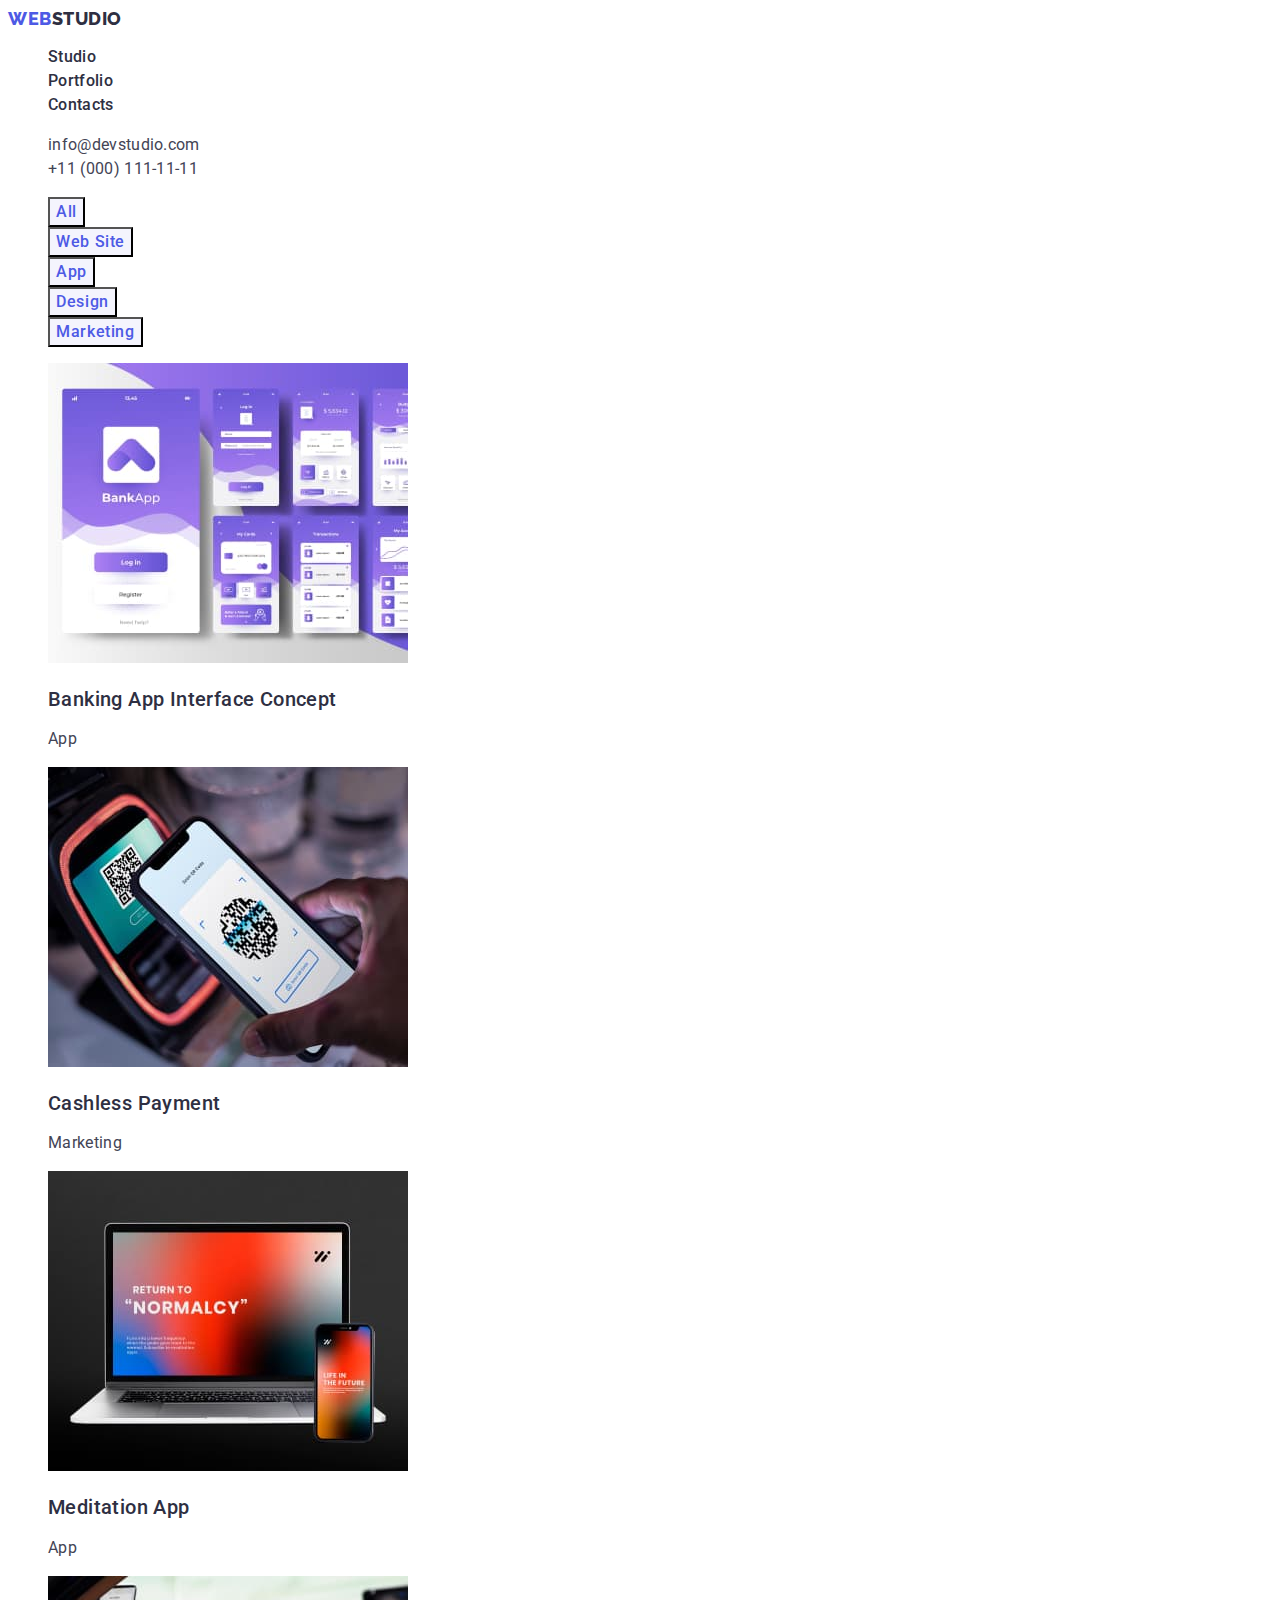
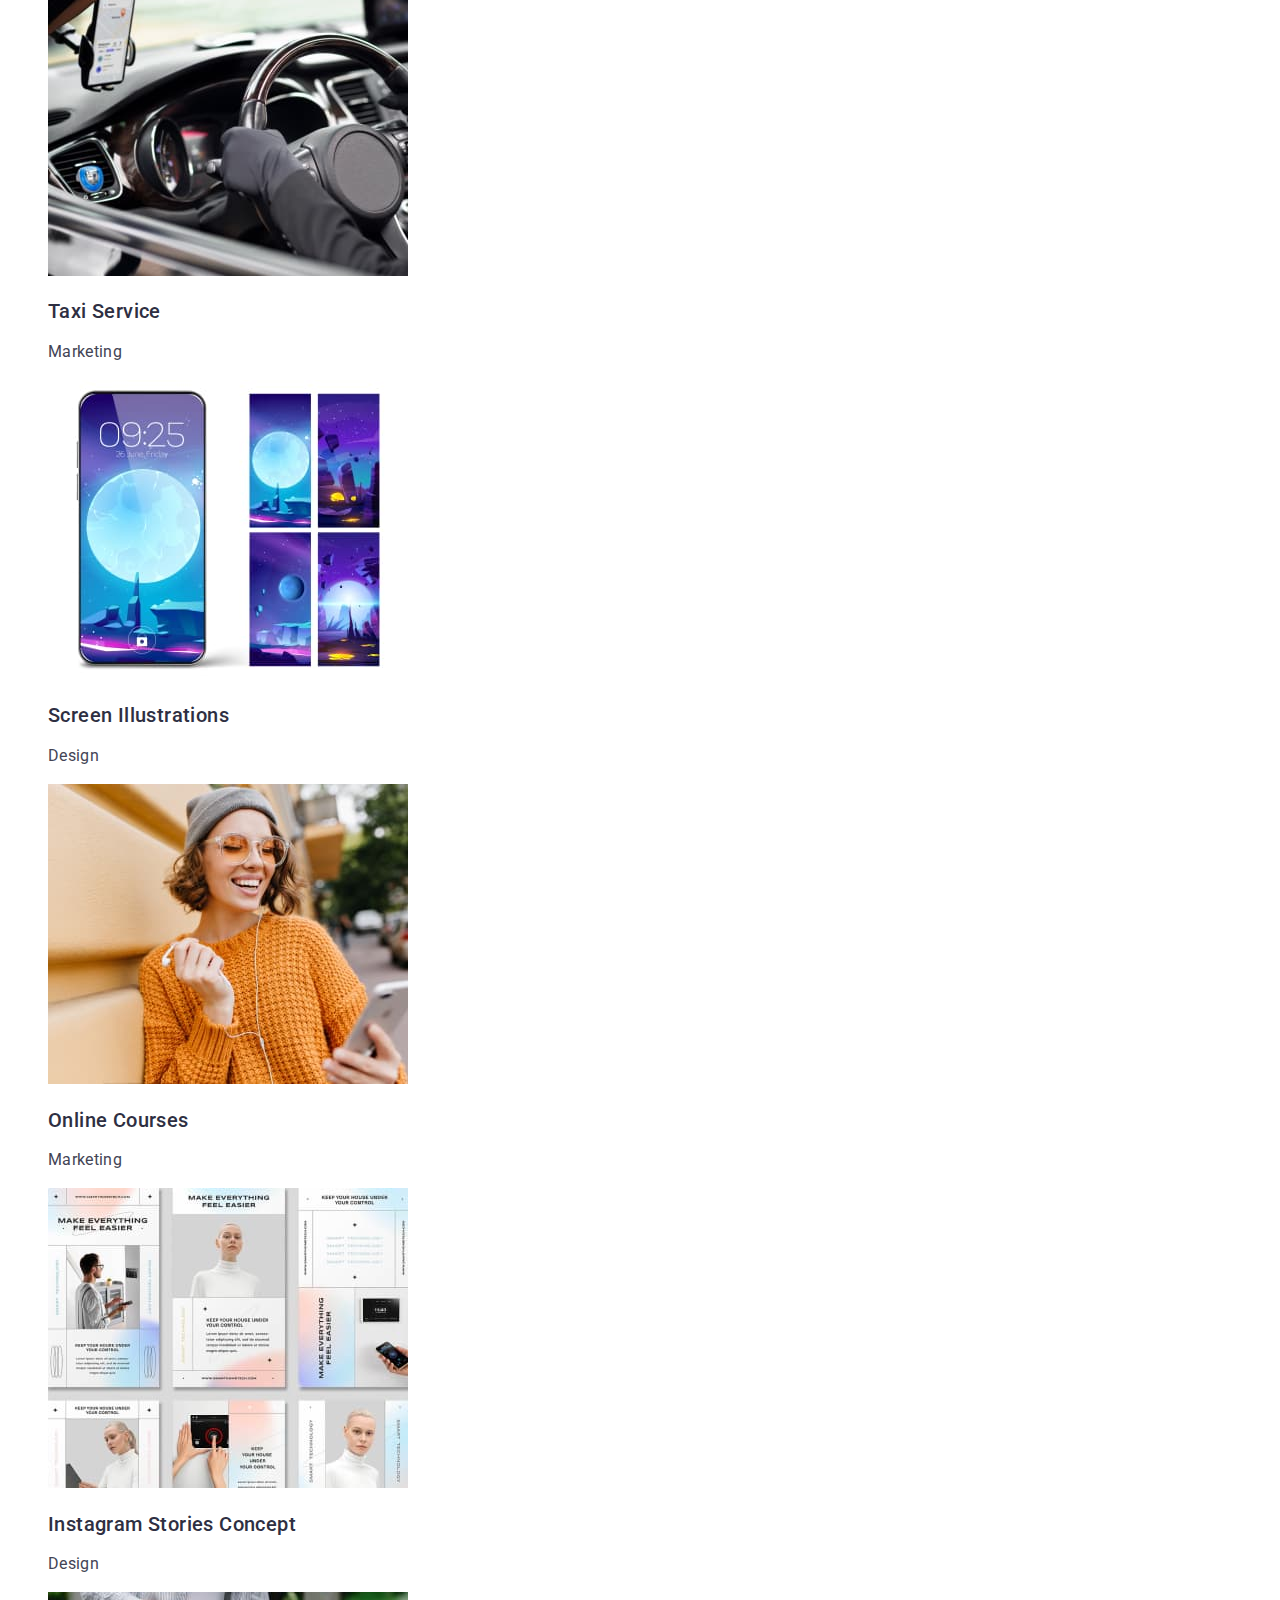
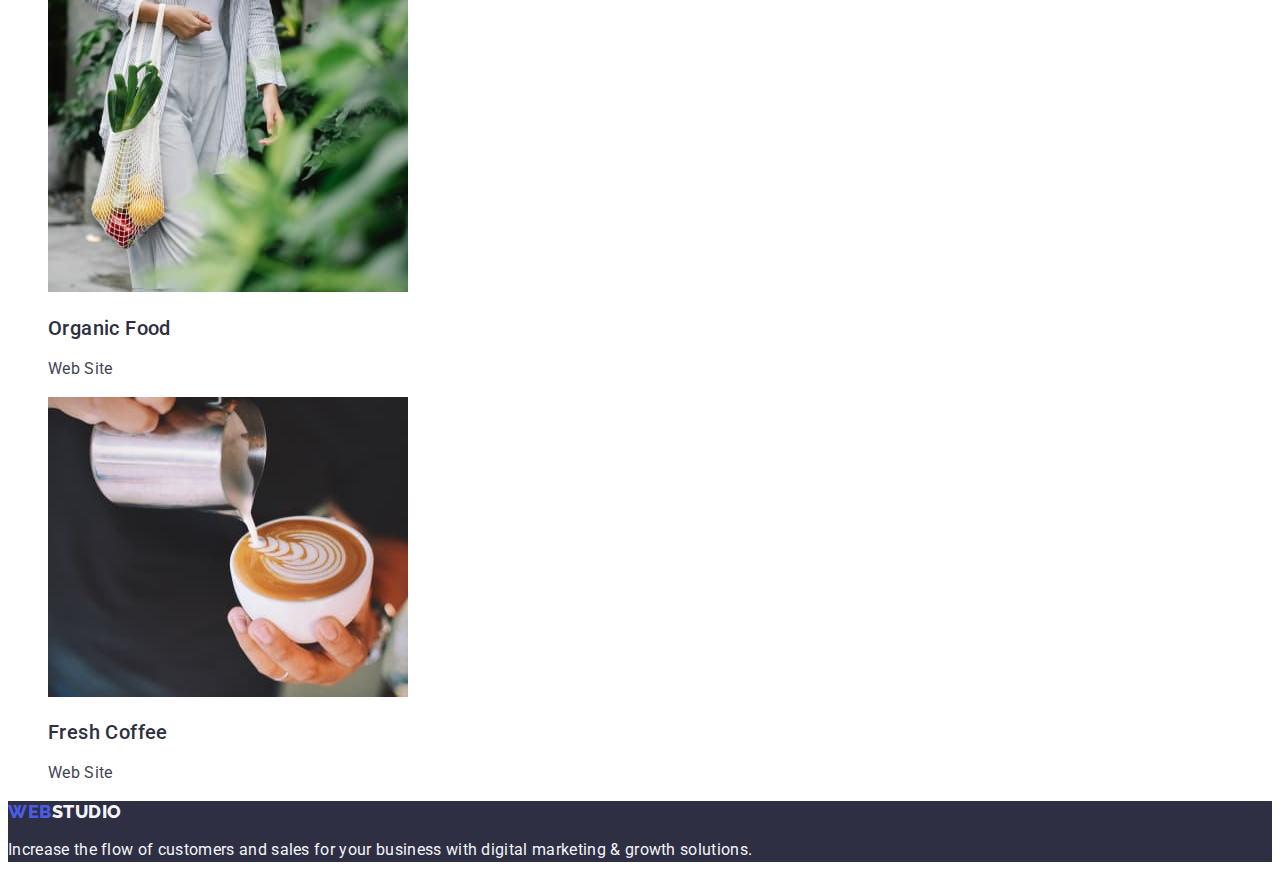
==== portfolio.html @ 2db189b3 "Initial commit" ====
<!DOCTYPE html>
<html lang="en">
  <head>
    <meta charset="UTF-8" />
    <meta http-equiv="X-UA-Compatible" content="IE=edge" />
    <meta name="viewport" content="width=device-width, initial-scale=1.0" />
    <title>Document</title>
    <link rel="preconnect" href="https://fonts.googleapis.com" />
    <link rel="preconnect" href="https://fonts.gstatic.com" crossorigin />
    <link
      href="https://fonts.googleapis.com/css2?family=Roboto:wght@300;400;500;700;900&display=swap"
      rel="stylesheet"
    />
    <link
      href="https://fonts.googleapis.com/css2?family=Raleway:wght@400;500;700;800;900&display=swap"
      rel="stylesheet"
    />
    <link rel="stylesheet" href="./css/styles.css" />
  </head>
  <body>
    <header class="header">
      <nav class="header-navigation">
        <a class="header-logo logo link" href="./index.html"
          >Web<span class="web">Studio</span></a
        >
        <ul class="header-list list link">
          <li class="header-item">
            <a class="header-link link" href="./index.html">Studio</a>
          </li>
          <li class="header-item">
            <a class="header-link link" href="./portfolio.html">Portfolio</a>
          </li>
          <li class="header-item">
            <a class="header-link link" href="">Contacts</a>
          </li>
        </ul>
      </nav>
      <address class="address">
        <ul class="address-list list">
          <li class="address-item">
            <a class="address-link link" href="mailto:info@devstudio.com"
              >info@devstudio.com</a
            >
          </li>
          <li class="address-item">
            <a class="address-link link" href="tel:+110001111111"
              >+11 (000) 111-11-11</a
            >
          </li>
        </ul>
      </address>
    </header>
    <main class="main">
      <!-- portfolio -->
      <section class="portfolio">
        <h1 class="portfolio-heading" hidden>Portfolio</h1>
        <!-- filter -->

        <ul class="filter list">
          <li class="filter-item">
            <button class="filter-btn" type="button">All</button>
          </li>
          <li class="filter-item">
            <button class="filter-btn" type="button">Web Site</button>
          </li>
          <li class="filter-item">
            <button class="filter-btn" type="button">App</button>
          </li>
          <li class="filter-item">
            <button class="filter-btn" type="button">Design</button>
          </li>
          <li class="filter-item">
            <button class="filter-btn" type="button">Marketing</button>
          </li>
        </ul>
        <!-- services-list -->

        <ul class="services-list list">
          <li class="services-item">
            <a class="services-link link" href=""
              ><img
                src="./images/bankingapp.jpg"
                alt="banking app"
                width="360"
              />
              <h2 class="list-title">Banking App Interface Concept</h2>
              <p class="list-text">App</p></a
            >
          </li>
          <li class="services-item">
            <a class="services-link link" href=""
              ><img src="./images/payment.jpg" alt="payment" width="360" />
              <h2 class="list-title">Cashless Payment</h2>
              <p class="list-text">Marketing</p></a
            >
          </li>
          <li class="services-item">
            <a class="services-link link" href=""
              ><img
                src="./images/meditation.jpg"
                alt="meditation app"
                width="360"
              />
              <h2 class="list-title">Meditation App</h2>
              <p class="list-text">App</p></a
            >
          </li>
          <li class="services-item">
            <a class="services-link link" href=""
              ><img src="./images/taxi.jpg" alt="taxi" width="360" />
              <h2 class="list-title">Taxi Service</h2>
              <p class="list-text">Marketing</p></a
            >
          </li>
          <li class="services-item">
            <a class="services-link link" href=""
              ><img src="./images/screen.jpg" alt="screen" width="360" />
              <h2 class="list-title">Screen Illustrations</h2>
              <p class="list-text">Design</p></a
            >
          </li>
          <li class="services-item">
            <a class="services-link link" href=""
              ><img src="./images/wooman.jpg" alt="wooman" width="360" />
              <h2 class="list-title">Online Courses</h2>
              <p class="list-text">Marketing</p></a
            >
          </li>
          <li class="services-item">
            <a class="services-link link" href=""
              ><img src="./images/instagram.jpg" alt="instagram" width="360" />
              <h2 class="list-title">Instagram Stories Concept</h2>
              <p class="list-text">Design</p></a
            >
          </li>
          <li class="services-item">
            <a class="services-link link" href=""
              ><img src="./images/food.jpg" alt="food" width="360" />
              <h2 class="list-title">Organic Food</h2>
              <p class="list-text">Web Site</p></a
            >
          </li>
          <li class="services-item">
            <a class="services-link link" href=""
              ><img src="./images/cofee.jpg" alt="cofee" width="360" />
              <h2 class="list-title">Fresh Coffee</h2>
              <p class="list-text">Web Site</p></a
            >
          </li>
        </ul>
      </section>
    </main>
    <footer class="footer">
      <a class="header-logo logo link" href="./index.html"
        >Web<span class="footer-web">Studio</span></a
      >
      <p class="footer-text">
        Increase the flow of customers and sales for your business with digital
        marketing & growth solutions.
      </p>
    </footer>
  </body>
</html>
---- css/styles.css ----
:root {
  /* основной белый цвет */
  --primary-white-color: #ffffff;
  /* второстепенный цвет 2 navy-blue*/
  --second-color: #2e2f42;

  /* второстепенный цвет 3 cloud*/
  --third-color: #f4f4fd;

  --logo-font: 'Raleway', sans-serif;
  /* slate */
  --primary-text-color: #434455;
  /* navy-blue */
  --second-text-color: #2e2f42;
  /* slate */
  --primary-heading-color: #2e2f42;
  --web-color: #4d5ae5;
}

body {
  font-family: 'Roboto', sans-serif;
  background-color: var(--primary-white-color);
  color: var(--primary-text-color);
}
ul {
  list-style-type: none;
}
a {
  text-decoration: none;
}
.header {
}
.header-navigation {
}

.header-logo {
  color: var(--second-text-color);

  font-family: var(--logo-font);
  font-style: normal;
  font-weight: 800;
  font-size: 18px;
  line-height: 1.17;

  letter-spacing: 0.03em;
  text-transform: uppercase;
}

.web {
  color: var(--second-text-color);

  font-family: 'Raleway';
  font-style: normal;
  font-weight: 800;
  font-size: 18px;
  line-height: 1.17;
  align-items: center;
  letter-spacing: 0.03em;
  text-transform: uppercase;
}
.header-logo {
  letter-spacing: 0.03em;
}
.list {
  list-style: none;
}
.link {
  text-decoration: none;
}
.link:hover {
  colcolor: #404bbf;
}
.link:focus {
  color: #404bbf;
}

.header-list {
}
.header-item {
}
.header-link {
  text-decoration: none;
  color: var(--second-text-color);
  font-family: inherit;
  font-style: normal;
  font-weight: 500;
  font-size: 16px;

  line-height: 1.5;
  letter-spacing: 0.02em;
}
.header-link:hover {
  color: #404bbf;
}
.header-link:focus {
  color: #404bbf;
}

.address {
  font-style: normal;
}
.address-list {
}
.address-link {
  line-height: 1.5;
  letter-spacing: 0.02em;
  color: var(--primary-text-color);
}
.address-item {
}
.address-mail,
.address-phone {
  color: var(--primary-text-color);
  text-decoration: none;
  font-style: normal;
  color: inherit;
  line-height: 1.5;
  letter-spacing: 0.02em;
}
.main {
}
.main-section {
  background-color: var(--second-color);
}
.main-heading {
  font-weight: 700;
  font-size: 56px;
  line-height: 1.07;
  text-align: center;
  letter-spacing: 0.02em;
  color: #ffffff;
}
.main-btn {
  font-family: inherit;
  color: #ffffff;
  background-color: #4d5ae5;
  font-weight: 500;
  font-size: 16px;
  line-height: 1.5;

  display: flex;
  align-items: center;
  letter-spacing: 0.04em;
  cursor: pointer;
}
.main-btn:hover {
  background-color: #404bbf;
}
.main-btn:focus {
  background-color: #404bbf;
}
.features {
}
.section-heading {
  font-weight: 700;
  font-size: 36px;
  line-height: 1.11;

  text-align: center;
  letter-spacing: 0.02em;
  text-transform: capitalize;
}
.features-list {
}
.features-item {
}
.list-title {
  font-weight: 500;
  font-size: 20px;
  letter-spacing: 0.02em;
  color: var(--second-text-color);
  line-height: 1.2;
}
.list-text {
  line-height: 1.5;

  letter-spacing: 0.02em;
}
.working {
}
.working-list {
}
.team {
  background-color: var(--third-color);
}
.section-heading {
  color: var(--second-text-color);
}
.team-list {
}
.team-item {
  background-color: #ffffff;
}

.team-item .list-title {
  font-weight: 500;
  font-size: 20px;
  line-height: 1.2px;
  letter-spacing: 0.02em;
  color: var(--second-text-color);
  text-align: center;
}

.team-item .list-text {
  line-height: 1.5;

  letter-spacing: 0.02em;
  text-align: center;
}

.team-item .list-title {
  line-height: 1.2;
}
/* ----------------------FOOTER */
.footer {
  background-color: var(--second-color);
}
.footer-logo {
  font-family: var(--logo-font);

  font-weight: 800;
  font-size: 18px;
  line-height: 1.17;

  display: flex;
  align-items: center;
  letter-spacing: 0.03em;
  text-transform: uppercase;
  color: var(--third-color);
}
.footer-text {
  line-height: 1.5;

  letter-spacing: 0.02em;
  color: var(--third-color);
}
.footer-web {
  color: #f4f4fd;
}
/* ----------------------PORTFOLIO */
.filter-btn {
  font-family: inherit;
  font-weight: 500;
  line-height: 1.5;
  font-size: 16px;
  display: flex;
  align-items: center;
  text-align: center;
  letter-spacing: 0.04em;
  color: #4d5ae5;
  background-color: var(--third-color);
  cursor: pointer;
}
.filter-btn:hover {
  color: var(--primary-white-color);
  background-color: #404bbf;
  cursor: pointer;
}
.filter-btn:focus {
  color: #ffffff;
  background-color: #404bbf;
}
.services-link .list-title {
  font-family: inherit;
  font-weight: 500;
  font-size: 20px;
  line-height: 1, 2;

  letter-spacing: 0.02em;

  color: var(--second-text-color);
}
.services-link .list-text {
  font-family: inherit;

  line-height: 1.5;

  letter-spacing: 0.02em;

  color: var(--primary-text-color);
}
.services-link {
  line-height: 1.5;
  letter-spacing: 0.02em;
  color: var(--primary-text-color);
}
.logo {
  font-family: 'Raleway', sans-serif;
  color: var(--web-color);
}
.link {
  text-decoration: none;
}
.link:hover {
  color: #404bbf;
}
.web {
}
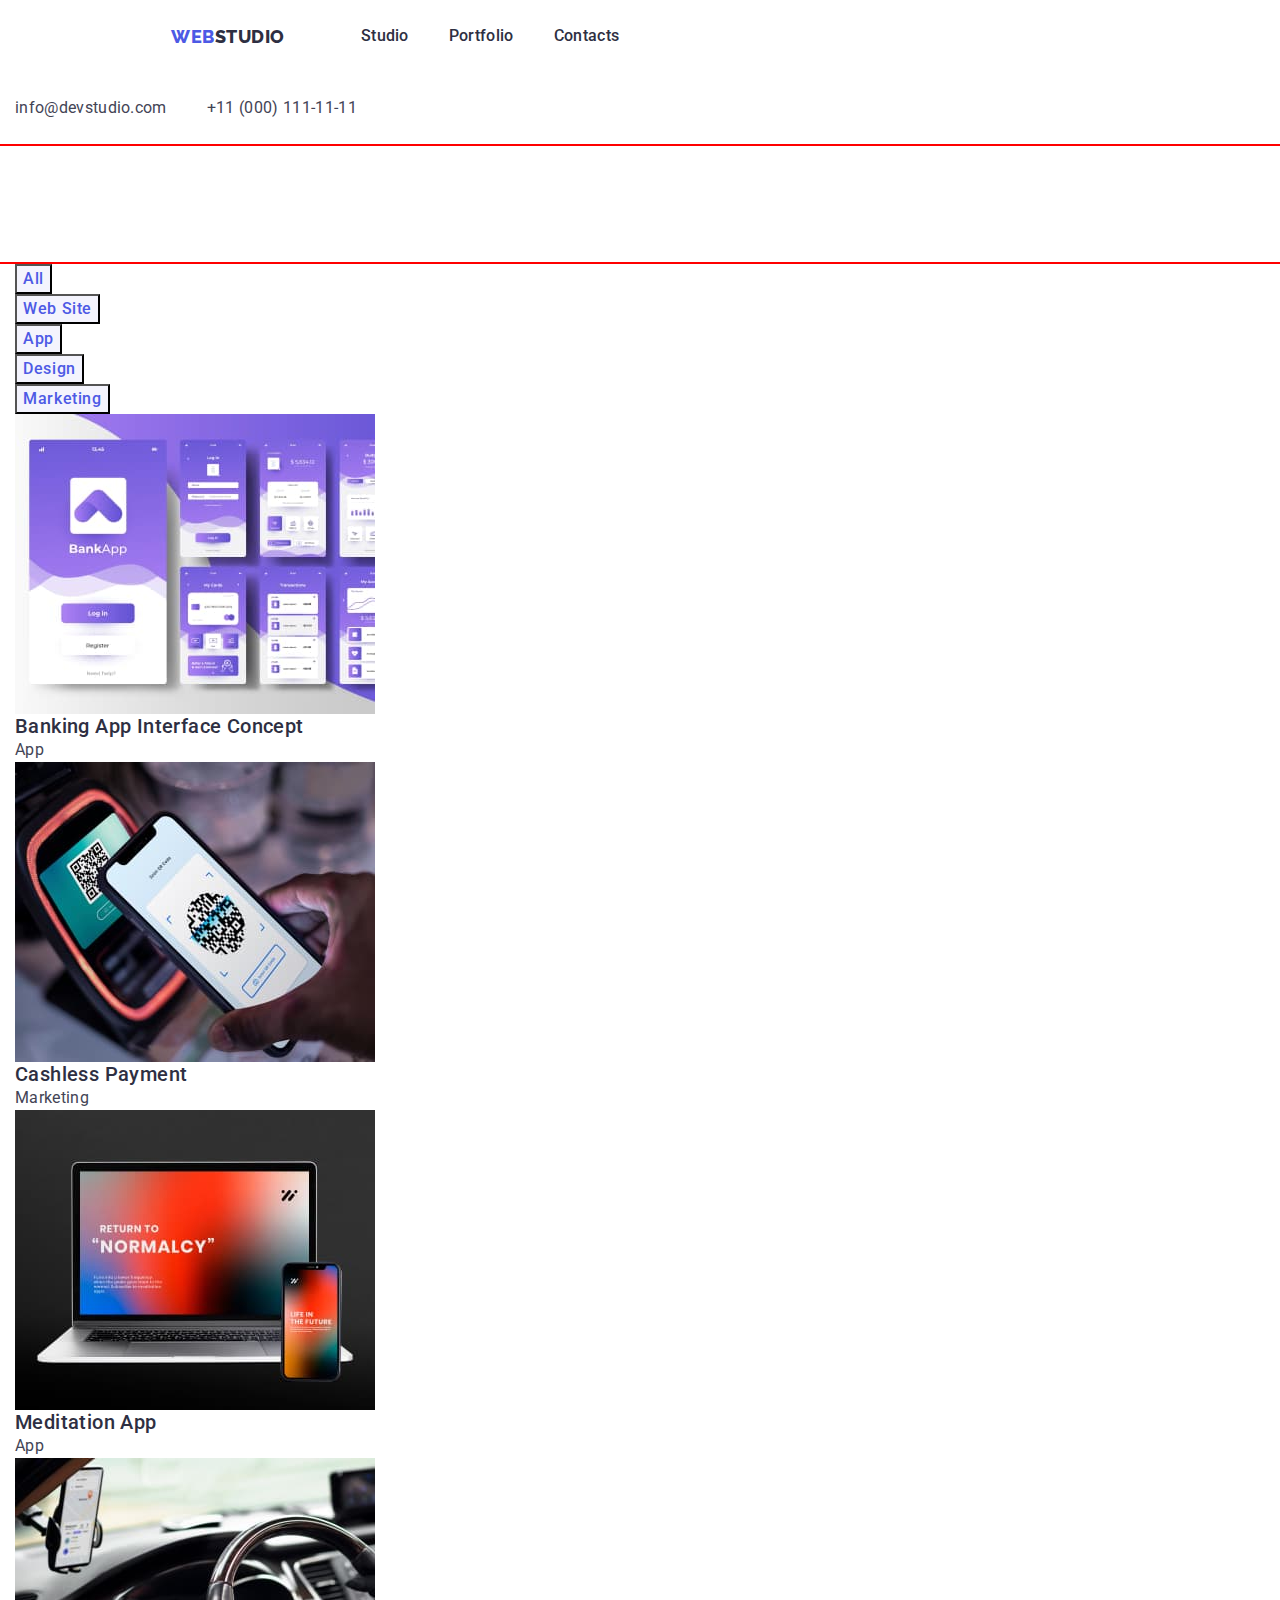
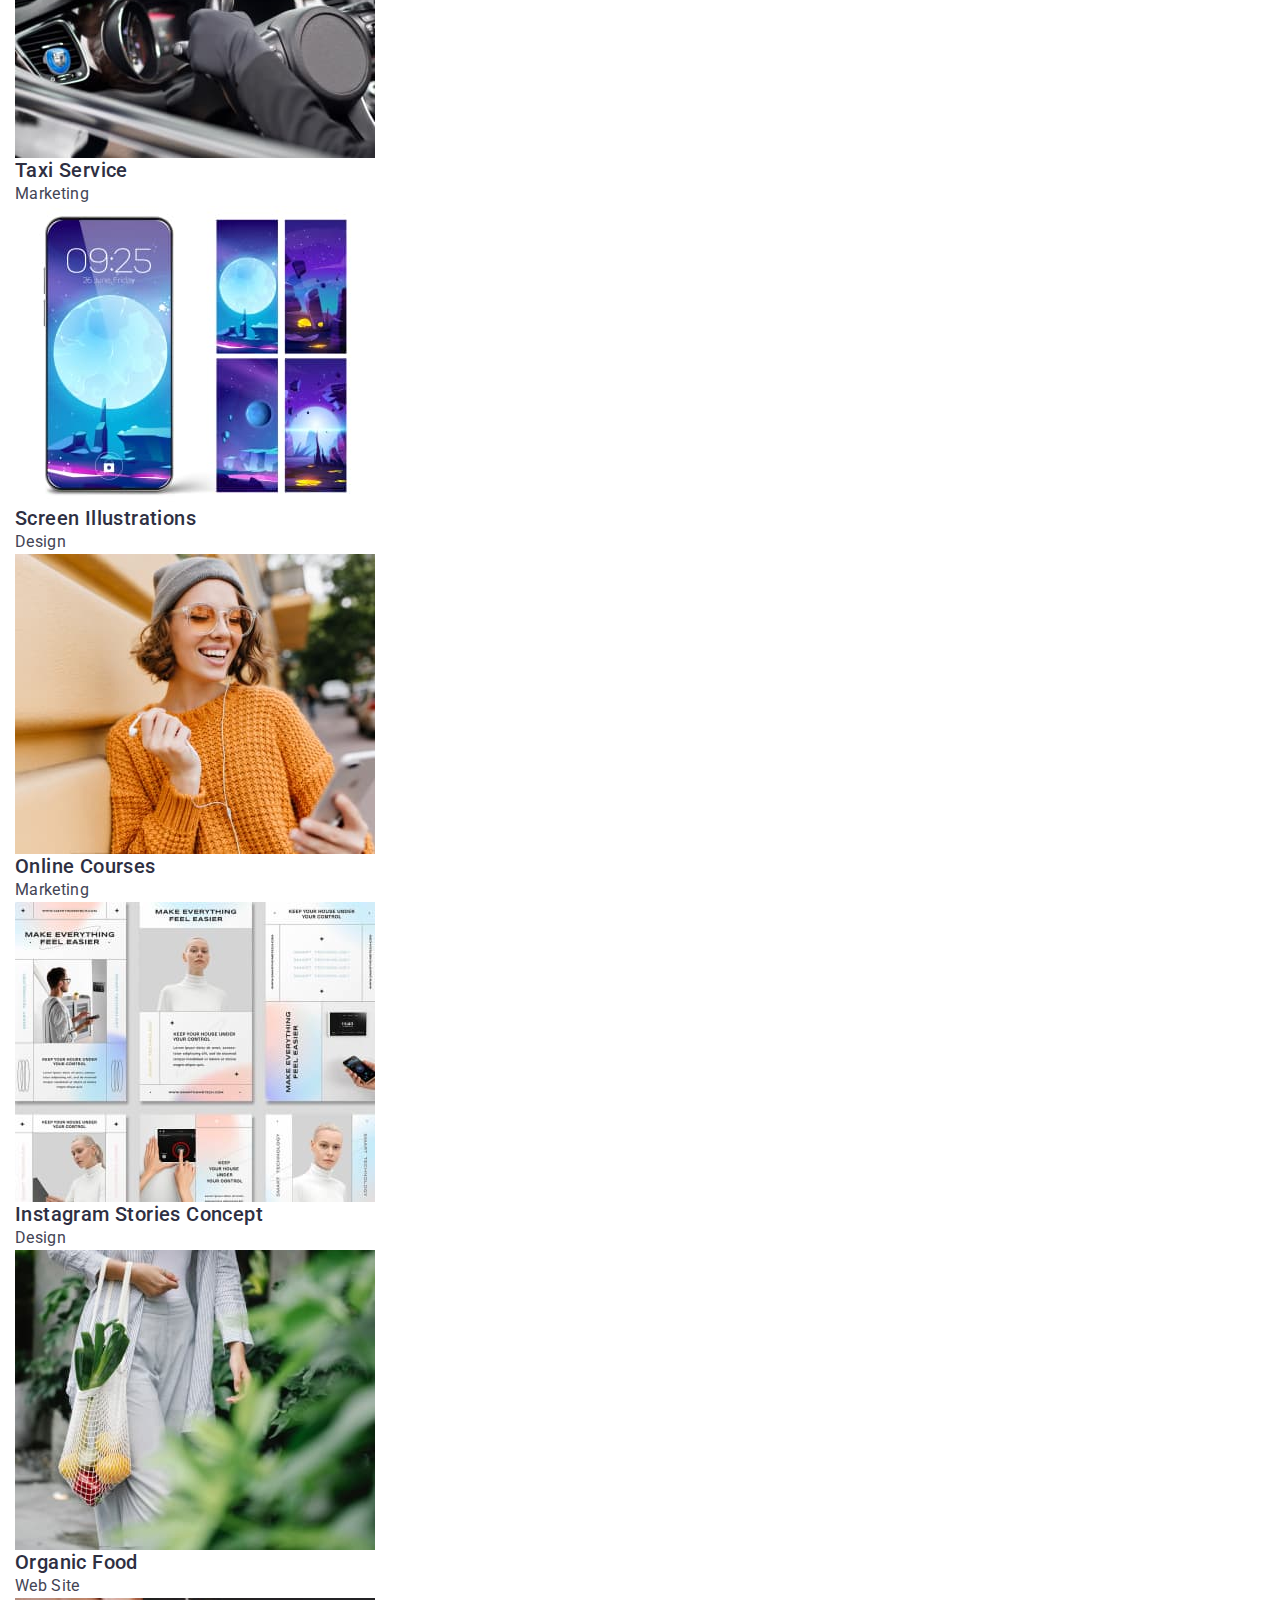
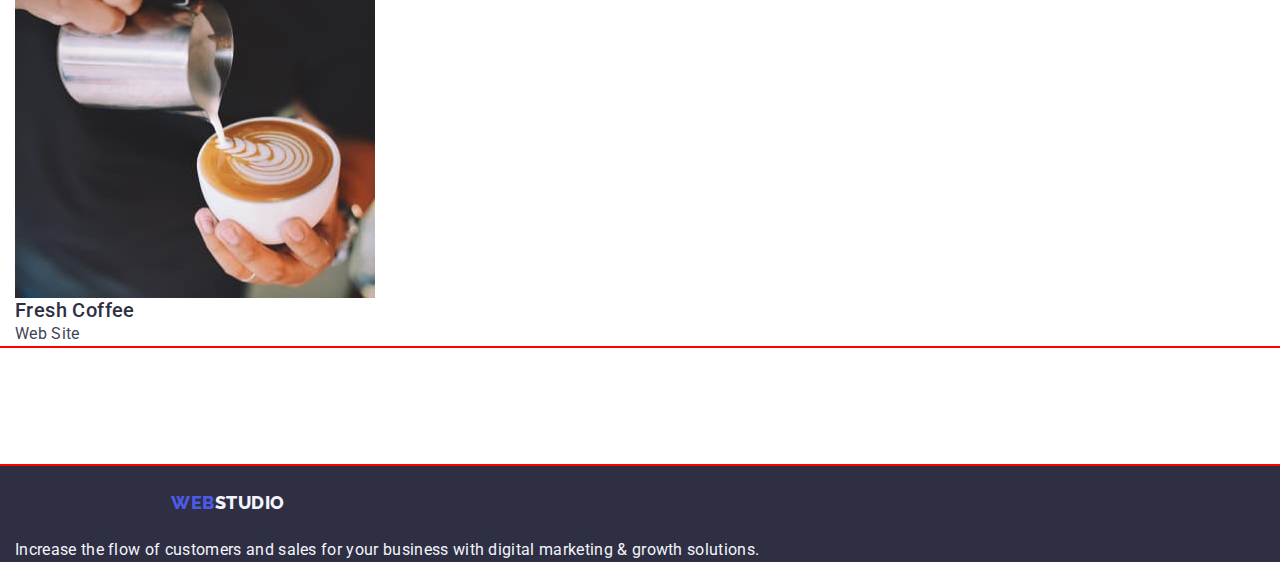
==== commit 964372b3: "header" ====
--- a/portfolio.html
+++ b/portfolio.html
@@ -15,149 +15,163 @@
       href="https://fonts.googleapis.com/css2?family=Raleway:wght@400;500;700;800;900&display=swap"
       rel="stylesheet"
     />
+    <link
+      rel="stylesheet"
+      href="https://cdnjs.cloudflare.com/ajax/libs/modern-normalize/1.1.0/modern-normalize.min.css
+
+
+
+"
+    />
     <link rel="stylesheet" href="./css/styles.css" />
   </head>
   <body>
     <header class="header">
-      <nav class="header-navigation">
-        <a class="header-logo logo link" href="./index.html"
-          >Web<span class="web">Studio</span></a
-        >
-        <ul class="header-list list link">
-          <li class="header-item">
-            <a class="header-link link" href="./index.html">Studio</a>
-          </li>
-          <li class="header-item">
-            <a class="header-link link" href="./portfolio.html">Portfolio</a>
-          </li>
-          <li class="header-item">
-            <a class="header-link link" href="">Contacts</a>
-          </li>
-        </ul>
-      </nav>
-      <address class="address">
-        <ul class="address-list list">
-          <li class="address-item">
-            <a class="address-link link" href="mailto:info@devstudio.com"
-              >info@devstudio.com</a
-            >
-          </li>
-          <li class="address-item">
-            <a class="address-link link" href="tel:+110001111111"
-              >+11 (000) 111-11-11</a
-            >
-          </li>
-        </ul>
-      </address>
+      <div class="container">
+        <nav class="header-navigation">
+          <a class="header-logo logo link" href="./index.html"
+            >Web<span class="web">Studio</span></a
+          >
+          <ul class="header-list list link">
+            <li class="header-item">
+              <a class="header-link link" href="./index.html">Studio</a>
+            </li>
+            <li class="header-item">
+              <a class="header-link link" href="./portfolio.html">Portfolio</a>
+            </li>
+            <li class="header-item">
+              <a class="header-link link" href="">Contacts</a>
+            </li>
+          </ul>
+        </nav>
+        <address class="address">
+          <ul class="address-list list">
+            <li class="address-item">
+              <a class="address-link link" href="mailto:info@devstudio.com"
+                >info@devstudio.com</a
+              >
+            </li>
+            <li class="address-item">
+              <a class="address-link link" href="tel:+110001111111"
+                >+11 (000) 111-11-11</a
+              >
+            </li>
+          </ul>
+        </address>
+      </div>
     </header>
     <main class="main">
       <!-- portfolio -->
-      <section class="portfolio">
-        <h1 class="portfolio-heading" hidden>Portfolio</h1>
-        <!-- filter -->
-
-        <ul class="filter list">
-          <li class="filter-item">
-            <button class="filter-btn" type="button">All</button>
-          </li>
-          <li class="filter-item">
-            <button class="filter-btn" type="button">Web Site</button>
-          </li>
-          <li class="filter-item">
-            <button class="filter-btn" type="button">App</button>
-          </li>
-          <li class="filter-item">
-            <button class="filter-btn" type="button">Design</button>
-          </li>
-          <li class="filter-item">
-            <button class="filter-btn" type="button">Marketing</button>
-          </li>
-        </ul>
-        <!-- services-list -->
-
-        <ul class="services-list list">
-          <li class="services-item">
-            <a class="services-link link" href=""
-              ><img
-                src="./images/bankingapp.jpg"
-                alt="banking app"
-                width="360"
-              />
-              <h2 class="list-title">Banking App Interface Concept</h2>
-              <p class="list-text">App</p></a
-            >
-          </li>
-          <li class="services-item">
-            <a class="services-link link" href=""
-              ><img src="./images/payment.jpg" alt="payment" width="360" />
-              <h2 class="list-title">Cashless Payment</h2>
-              <p class="list-text">Marketing</p></a
-            >
-          </li>
-          <li class="services-item">
-            <a class="services-link link" href=""
-              ><img
-                src="./images/meditation.jpg"
-                alt="meditation app"
-                width="360"
-              />
-              <h2 class="list-title">Meditation App</h2>
-              <p class="list-text">App</p></a
-            >
-          </li>
-          <li class="services-item">
-            <a class="services-link link" href=""
-              ><img src="./images/taxi.jpg" alt="taxi" width="360" />
-              <h2 class="list-title">Taxi Service</h2>
-              <p class="list-text">Marketing</p></a
-            >
-          </li>
-          <li class="services-item">
-            <a class="services-link link" href=""
-              ><img src="./images/screen.jpg" alt="screen" width="360" />
-              <h2 class="list-title">Screen Illustrations</h2>
-              <p class="list-text">Design</p></a
-            >
-          </li>
-          <li class="services-item">
-            <a class="services-link link" href=""
-              ><img src="./images/wooman.jpg" alt="wooman" width="360" />
-              <h2 class="list-title">Online Courses</h2>
-              <p class="list-text">Marketing</p></a
-            >
-          </li>
-          <li class="services-item">
-            <a class="services-link link" href=""
-              ><img src="./images/instagram.jpg" alt="instagram" width="360" />
-              <h2 class="list-title">Instagram Stories Concept</h2>
-              <p class="list-text">Design</p></a
-            >
-          </li>
-          <li class="services-item">
-            <a class="services-link link" href=""
-              ><img src="./images/food.jpg" alt="food" width="360" />
-              <h2 class="list-title">Organic Food</h2>
-              <p class="list-text">Web Site</p></a
-            >
-          </li>
-          <li class="services-item">
-            <a class="services-link link" href=""
-              ><img src="./images/cofee.jpg" alt="cofee" width="360" />
-              <h2 class="list-title">Fresh Coffee</h2>
-              <p class="list-text">Web Site</p></a
-            >
-          </li>
-        </ul>
+      <section class="portfolio section">
+        <div class="container">
+          <h1 class="portfolio-heading" hidden>Portfolio</h1>
+          <!-- filter -->
+  
+          <ul class="filter list">
+            <li class="filter-item">
+              <button class="filter-btn" type="button">All</button>
+            </li>
+            <li class="filter-item">
+              <button class="filter-btn" type="button">Web Site</button>
+            </li>
+            <li class="filter-item">
+              <button class="filter-btn" type="button">App</button>
+            </li>
+            <li class="filter-item">
+              <button class="filter-btn" type="button">Design</button>
+            </li>
+            <li class="filter-item">
+              <button class="filter-btn" type="button">Marketing</button>
+            </li>
+          </ul>
+          <!-- services-list -->
+  
+          <ul class="services-list list">
+            <li class="services-item">
+              <a class="services-link link" href=""
+                ><img
+                  src="./images/bankingapp.jpg"
+                  alt="banking app"
+                  width="360"
+                />
+                <h2 class="list-title">Banking App Interface Concept</h2>
+                <p class="list-text">App</p></a
+              >
+            </li>
+            <li class="services-item">
+              <a class="services-link link" href=""
+                ><img src="./images/payment.jpg" alt="payment" width="360" />
+                <h2 class="list-title">Cashless Payment</h2>
+                <p class="list-text">Marketing</p></a
+              >
+            </li>
+            <li class="services-item">
+              <a class="services-link link" href=""
+                ><img
+                  src="./images/meditation.jpg"
+                  alt="meditation app"
+                  width="360"
+                />
+                <h2 class="list-title">Meditation App</h2>
+                <p class="list-text">App</p></a
+              >
+            </li>
+            <li class="services-item">
+              <a class="services-link link" href=""
+                ><img src="./images/taxi.jpg" alt="taxi" width="360" />
+                <h2 class="list-title">Taxi Service</h2>
+                <p class="list-text">Marketing</p></a
+              >
+            </li>
+            <li class="services-item">
+              <a class="services-link link" href=""
+                ><img src="./images/screen.jpg" alt="screen" width="360" />
+                <h2 class="list-title">Screen Illustrations</h2>
+                <p class="list-text">Design</p></a
+              >
+            </li>
+            <li class="services-item">
+              <a class="services-link link" href=""
+                ><img src="./images/wooman.jpg" alt="wooman" width="360" />
+                <h2 class="list-title">Online Courses</h2>
+                <p class="list-text">Marketing</p></a
+              >
+            </li>
+            <li class="services-item">
+              <a class="services-link link" href=""
+                ><img src="./images/instagram.jpg" alt="instagram" width="360" />
+                <h2 class="list-title">Instagram Stories Concept</h2>
+                <p class="list-text">Design</p></a
+              >
+            </li>
+            <li class="services-item">
+              <a class="services-link link" href=""
+                ><img src="./images/food.jpg" alt="food" width="360" />
+                <h2 class="list-title">Organic Food</h2>
+                <p class="list-text">Web Site</p></a
+              >
+            </li>
+            <li class="services-item">
+              <a class="services-link link" href=""
+                ><img src="./images/cofee.jpg" alt="cofee" width="360" />
+                <h2 class="list-title">Fresh Coffee</h2>
+                <p class="list-text">Web Site</p></a
+              >
+            </li>
+          </ul>
+        </div class="container">
       </section>
     </main>
     <footer class="footer">
-      <a class="header-logo logo link" href="./index.html"
-        >Web<span class="footer-web">Studio</span></a
-      >
-      <p class="footer-text">
-        Increase the flow of customers and sales for your business with digital
-        marketing & growth solutions.
-      </p>
+      <div class="container">
+        <a class="header-logo logo link" href="./index.html"
+          >Web<span class="footer-web">Studio</span></a
+        >
+        <p class="footer-text">
+          Increase the flow of customers and sales for your business with
+          digital marketing & growth solutions.
+        </p>
+      </div>
     </footer>
   </body>
 </html>
--- a/css/styles.css
+++ b/css/styles.css
@@ -16,24 +16,75 @@
   --primary-heading-color: #2e2f42;
   --web-color: #4d5ae5;
 }
+/* --------------------------------------body  */
 
 body {
   font-family: 'Roboto', sans-serif;
   background-color: var(--primary-white-color);
   color: var(--primary-text-color);
 }
+p,
+h1,
+h2,
+h3,
+h4,
+h5,
+h6 {
+  margin: 0;
+}
+
 ul {
+  margin: 0;
+  padding: 0;
   list-style-type: none;
 }
+
+button {
+  cursor: pointer;
+}
 a {
-  text-decoration: none;
-}
+  display: block;
+  margin: 0;
+  padding: 0;
+  text-decoration: none;
+}
+img {
+  display: block;
+  max-width: 100%;
+  height: auto;
+}
+/* ----------------------container */
+.container {
+  max-width: 1440px;
+  outline: 2px solid red;
+  max-width: 1440px;
+  padding: 0 15px;
+  margin: o auto;
+}
+/* ----------------------section */
+.section {
+  padding-top: 120px;
+  padding-bottom: 120px;
+}
+/* ---------------------------header */
+.flex-header {
+  display: flex;
+  /* align-content: center; */
+}
+
 .header {
 }
 .header-navigation {
+  display: flex;
+  /* align-content: center; */
 }
 
 .header-logo {
+  padding-top: 25.5px;
+  padding-bottom: 25.5px;
+  margin-left: 156px;
+  margin-right: 76px;
+
   color: var(--second-text-color);
 
   font-family: var(--logo-font);
@@ -59,7 +110,6 @@
   text-transform: uppercase;
 }
 .header-logo {
-  letter-spacing: 0.03em;
 }
 .list {
   list-style: none;
@@ -75,10 +125,17 @@
 }
 
 .header-list {
-}
-.header-item {
-}
+  display: flex;
+}
+.header-item:not(:last-child) {
+  margin-right: 40px;
+}
+/* .header-list .header-item:last-child {
+  margin-right: 0;
+} */
 .header-link {
+  padding-top: 24px;
+  padding-bottom: 24px;
   text-decoration: none;
   color: var(--second-text-color);
   font-family: inherit;
@@ -97,16 +154,24 @@
 }
 
 .address {
+  margin-left: auto;
+  margin-right: 156px;
   font-style: normal;
 }
 .address-list {
+  display: flex;
 }
 .address-link {
+  padding-top: 24px;
+  padding-bottom: 24px;
   line-height: 1.5;
   letter-spacing: 0.02em;
   color: var(--primary-text-color);
 }
 .address-item {
+}
+.address-item:not(:last-child) {
+  margin-right: 40px;
 }
 .address-mail,
 .address-phone {
@@ -117,6 +182,7 @@
   line-height: 1.5;
   letter-spacing: 0.02em;
 }
+/* --------------------------main */
 .main {
 }
 .main-section {
@@ -149,6 +215,7 @@
 .main-btn:focus {
   background-color: #404bbf;
 }
+/* ---------------------------------features */
 .features {
 }
 .section-heading {
@@ -176,10 +243,12 @@
 
   letter-spacing: 0.02em;
 }
+/* -------------------------------working */
 .working {
 }
 .working-list {
 }
+/* --------------------------------team */
 .team {
   background-color: var(--third-color);
 }
@@ -296,3 +365,17 @@
 }
 .web {
 }
+/* ------------------visually-hidden  */
+.visually-hidden {
+  position: absolute;
+  width: 1px;
+  height: 1px;
+  margin: -1px;
+  border: 0;
+  padding: 0;
+
+  white-space: nowrap;
+  clip-path: inset(100%);
+  clip: rect(0 0 0 0);
+  overflow: hidden;
+}
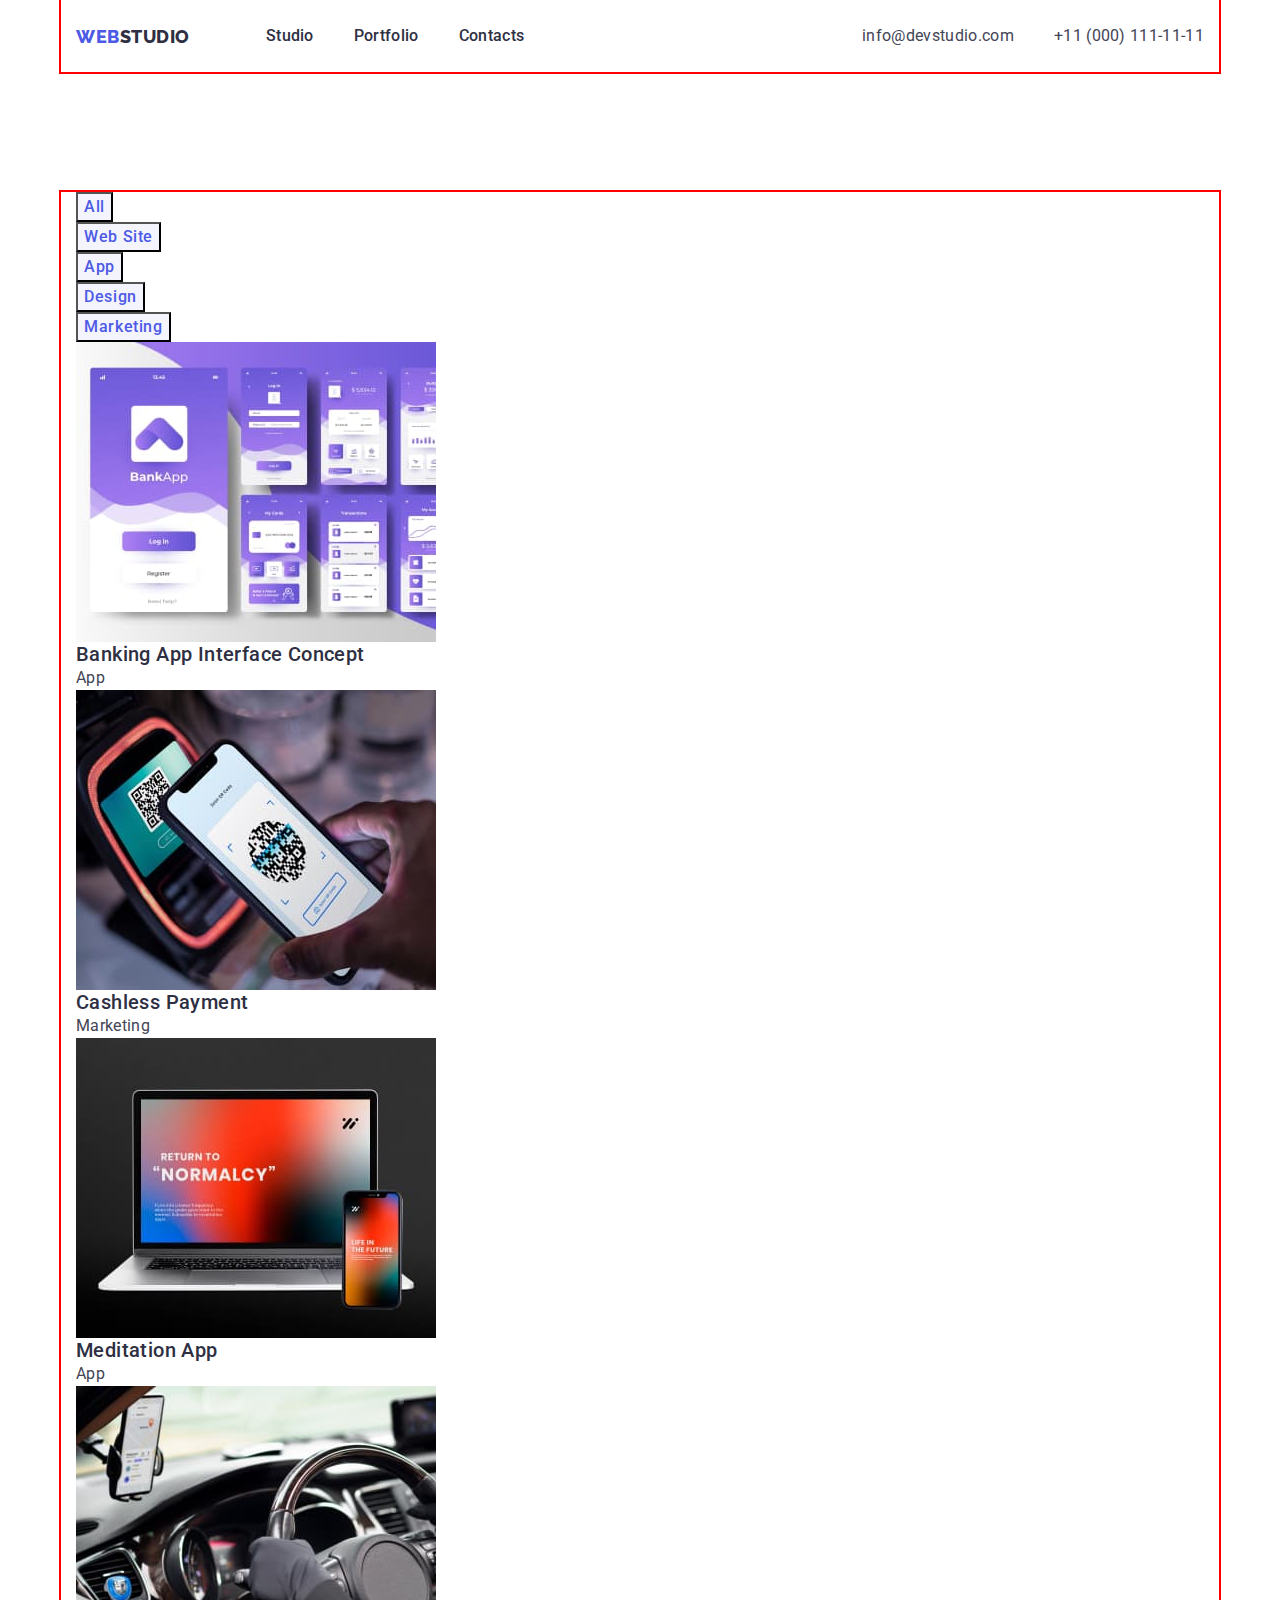
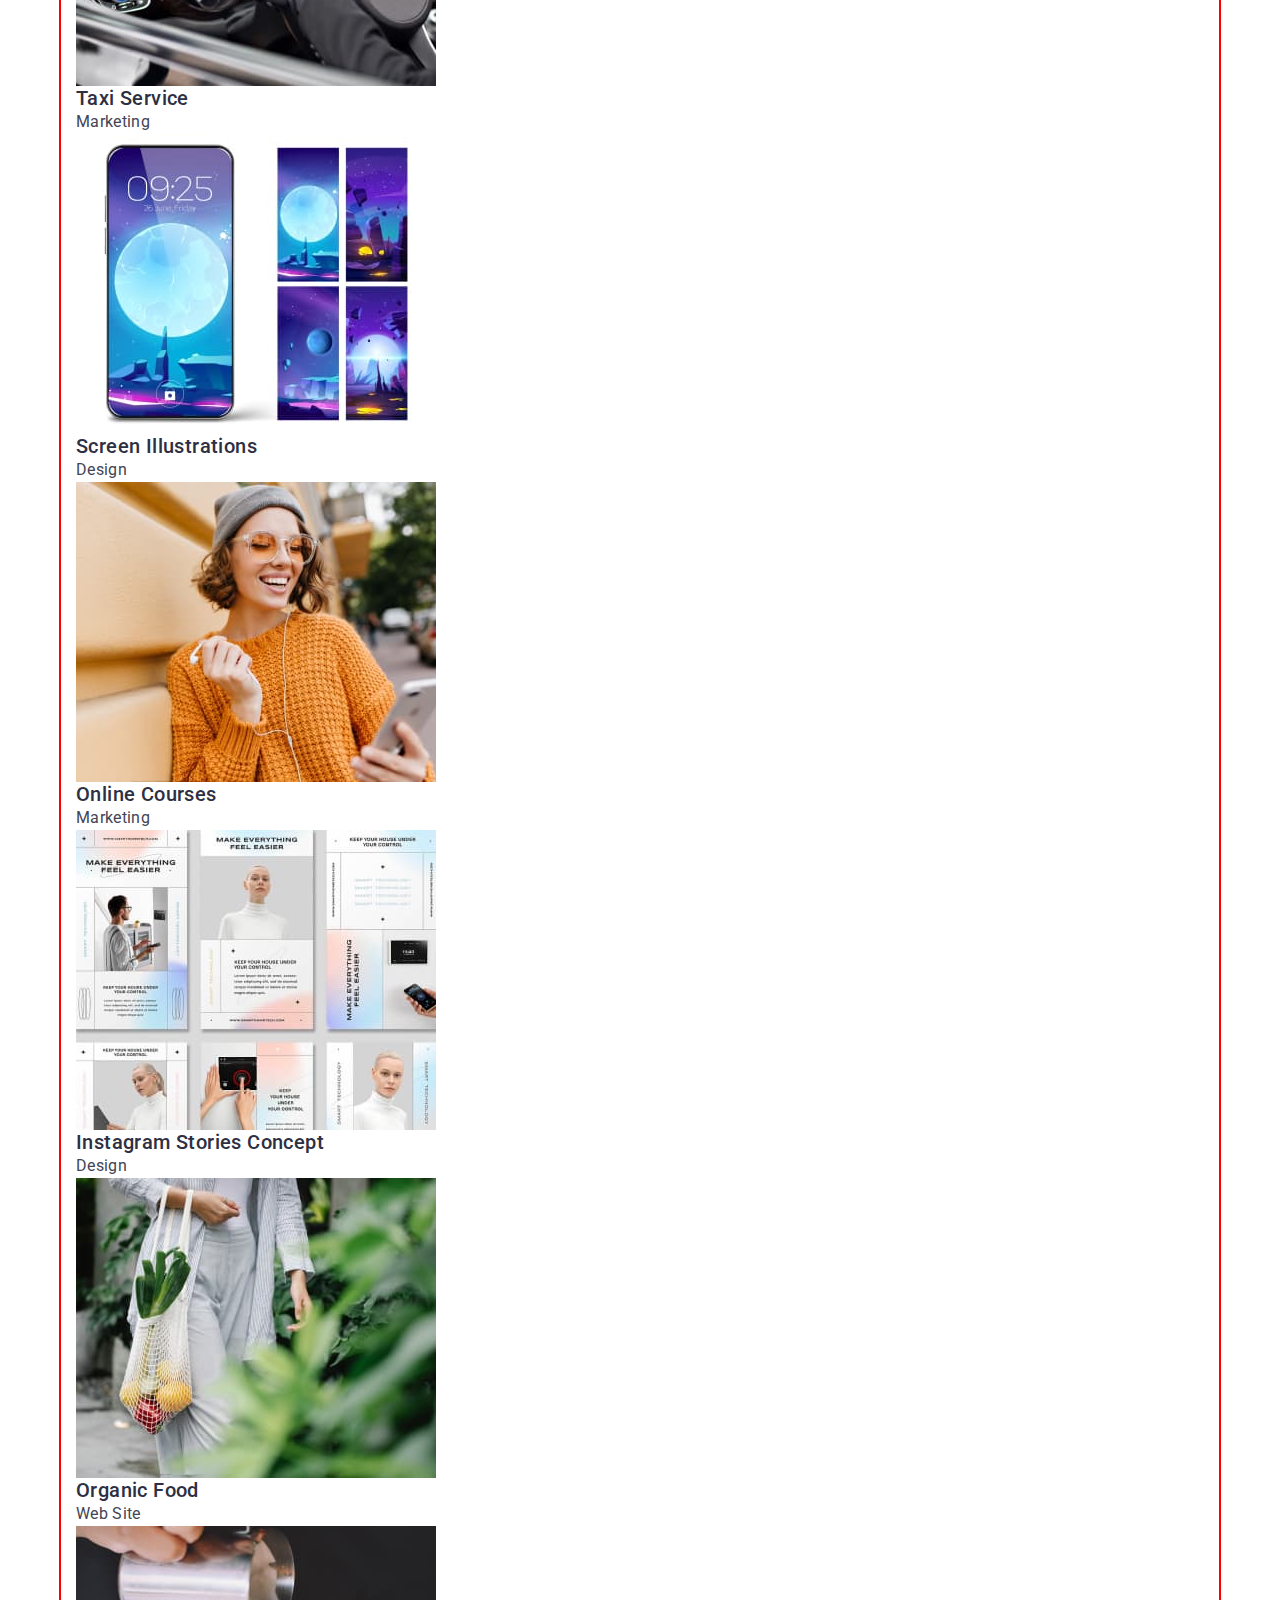
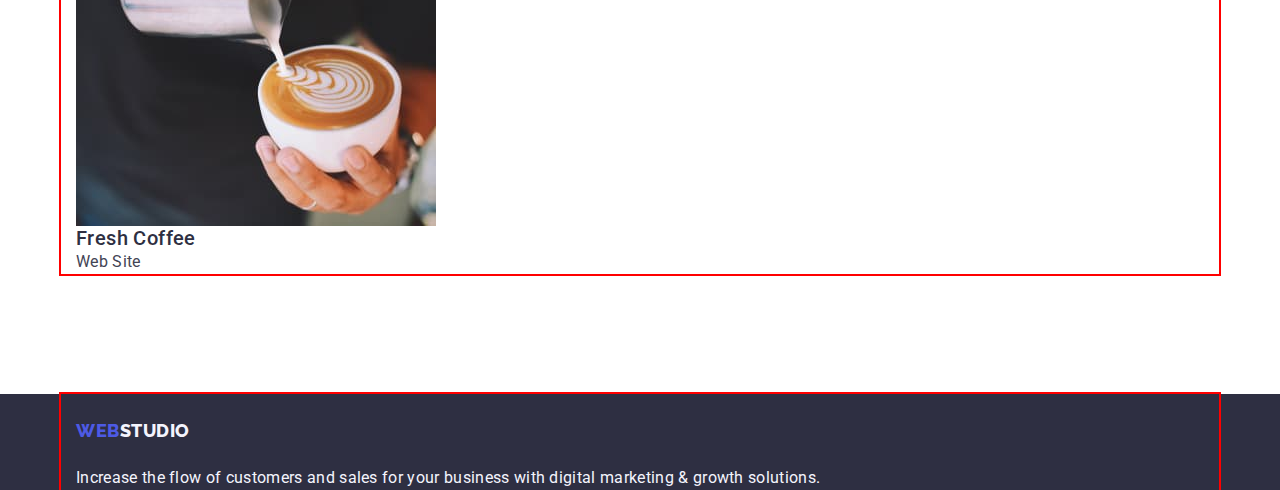
==== commit 7b6dea10: "header" ====
--- a/portfolio.html
+++ b/portfolio.html
@@ -27,37 +27,39 @@
   </head>
   <body>
     <header class="header">
-      <div class="container">
-        <nav class="header-navigation">
-          <a class="header-logo logo link" href="./index.html"
-            >Web<span class="web">Studio</span></a
-          >
-          <ul class="header-list list link">
-            <li class="header-item">
-              <a class="header-link link" href="./index.html">Studio</a>
-            </li>
-            <li class="header-item">
-              <a class="header-link link" href="./portfolio.html">Portfolio</a>
-            </li>
-            <li class="header-item">
-              <a class="header-link link" href="">Contacts</a>
-            </li>
-          </ul>
-        </nav>
-        <address class="address">
-          <ul class="address-list list">
-            <li class="address-item">
-              <a class="address-link link" href="mailto:info@devstudio.com"
-                >info@devstudio.com</a
-              >
-            </li>
-            <li class="address-item">
-              <a class="address-link link" href="tel:+110001111111"
-                >+11 (000) 111-11-11</a
-              >
-            </li>
-          </ul>
-        </address>
+      <div class="container flex-header">
+        
+          <nav class="header-navigation">
+            <a class="header-logo logo link" href="./index.html"
+              >Web<span class="web">Studio</span></a
+            >
+            <ul class="header-list list link">
+              <li class="header-item">
+                <a class="header-link link" href="./index.html">Studio</a>
+              </li>
+              <li class="header-item">
+                <a class="header-link link" href="./portfolio.html">Portfolio</a>
+              </li>
+              <li class="header-item">
+                <a class="header-link link" href="">Contacts</a>
+              </li>
+            </ul>
+          </nav>
+          <address class="address">
+            <ul class="address-list list">
+              <li class="address-item">
+                <a class="address-link link" href="mailto:info@devstudio.com"
+                  >info@devstudio.com</a
+                >
+              </li>
+              <li class="address-item">
+                <a class="address-link link" href="tel:+110001111111"
+                  >+11 (000) 111-11-11</a
+                >
+              </li>
+            </ul>
+          </address>
+        
       </div>
     </header>
     <main class="main">
--- a/css/styles.css
+++ b/css/styles.css
@@ -55,11 +55,11 @@
 }
 /* ----------------------container */
 .container {
-  max-width: 1440px;
+  max-width: 1158px;
   outline: 2px solid red;
-  max-width: 1440px;
+
   padding: 0 15px;
-  margin: o auto;
+  margin: 0 auto;
 }
 /* ----------------------section */
 .section {
@@ -69,6 +69,7 @@
 /* ---------------------------header */
 .flex-header {
   display: flex;
+
   /* align-content: center; */
 }
 
@@ -82,7 +83,7 @@
 .header-logo {
   padding-top: 25.5px;
   padding-bottom: 25.5px;
-  margin-left: 156px;
+  /* margin-left: 156px; */
   margin-right: 76px;
 
   color: var(--second-text-color);
@@ -155,7 +156,7 @@
 
 .address {
   margin-left: auto;
-  margin-right: 156px;
+  /* margin-right: 156px; */
   font-style: normal;
 }
 .address-list {
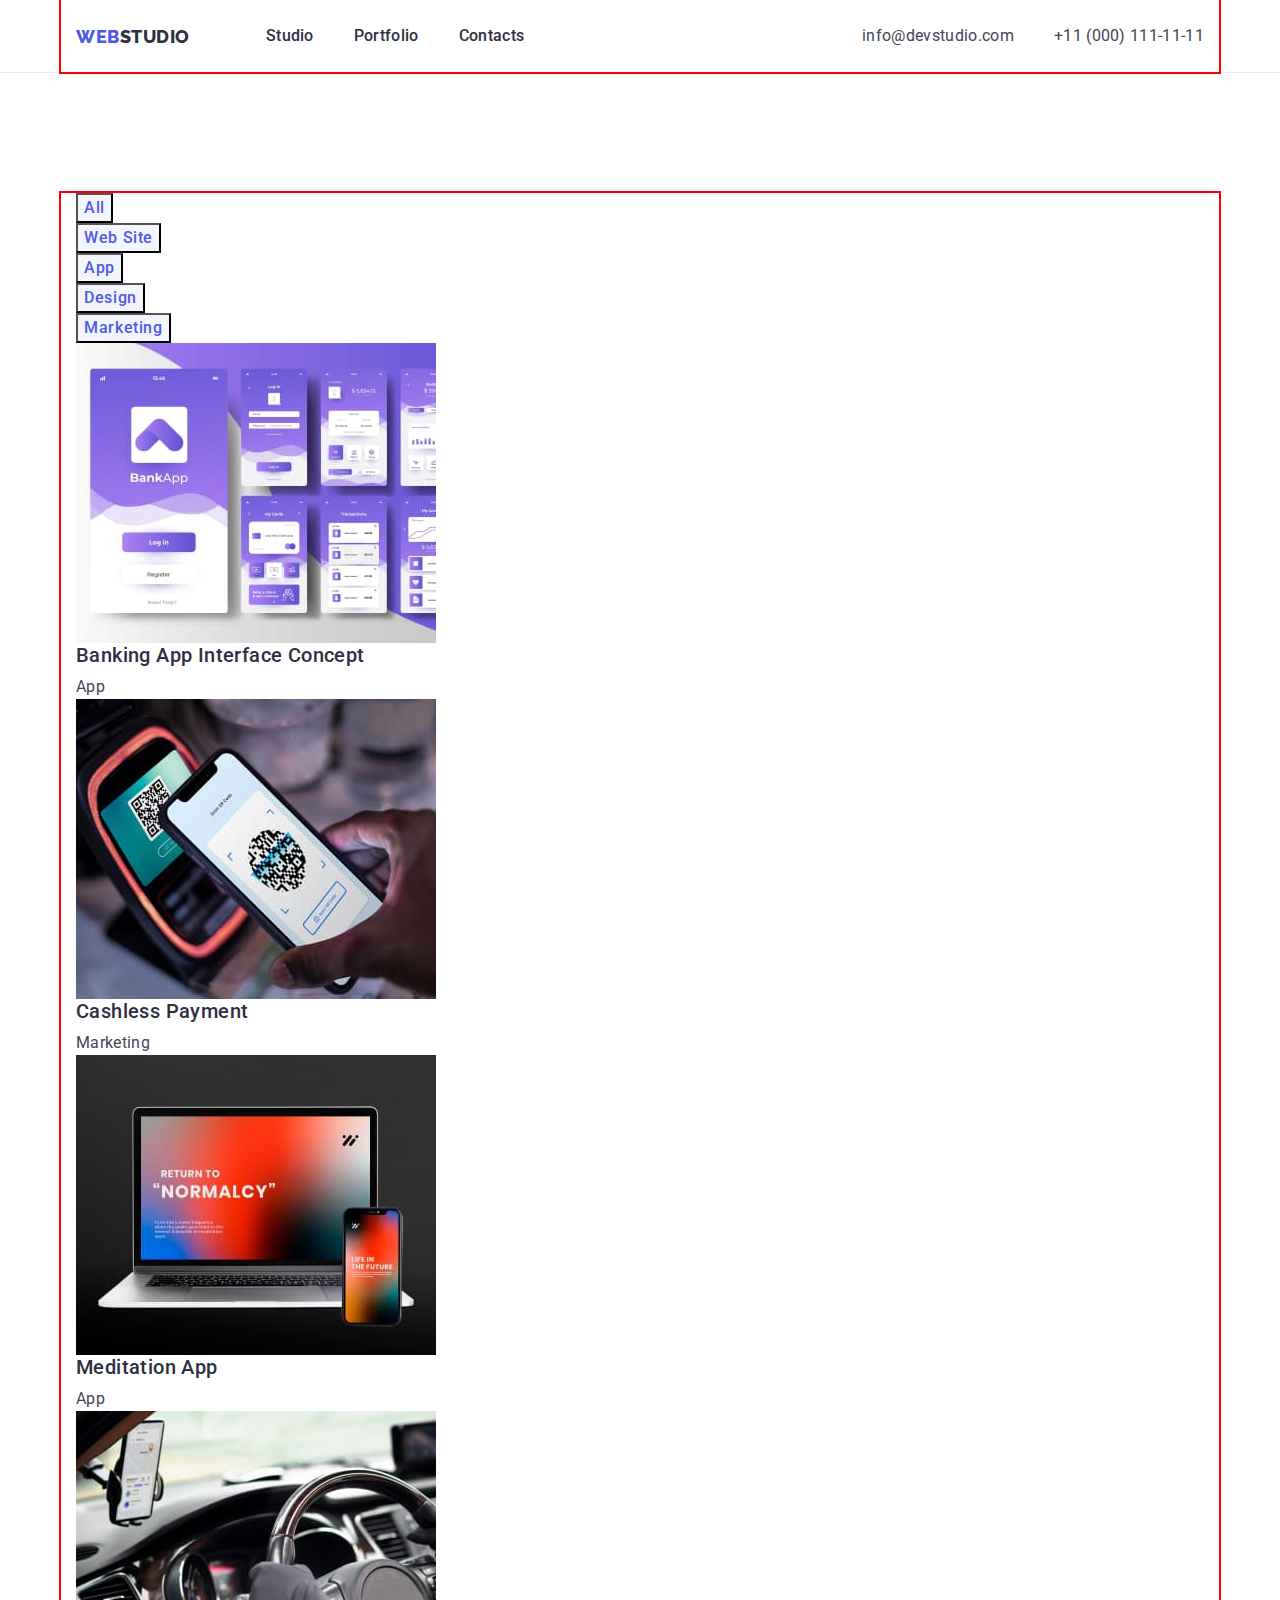
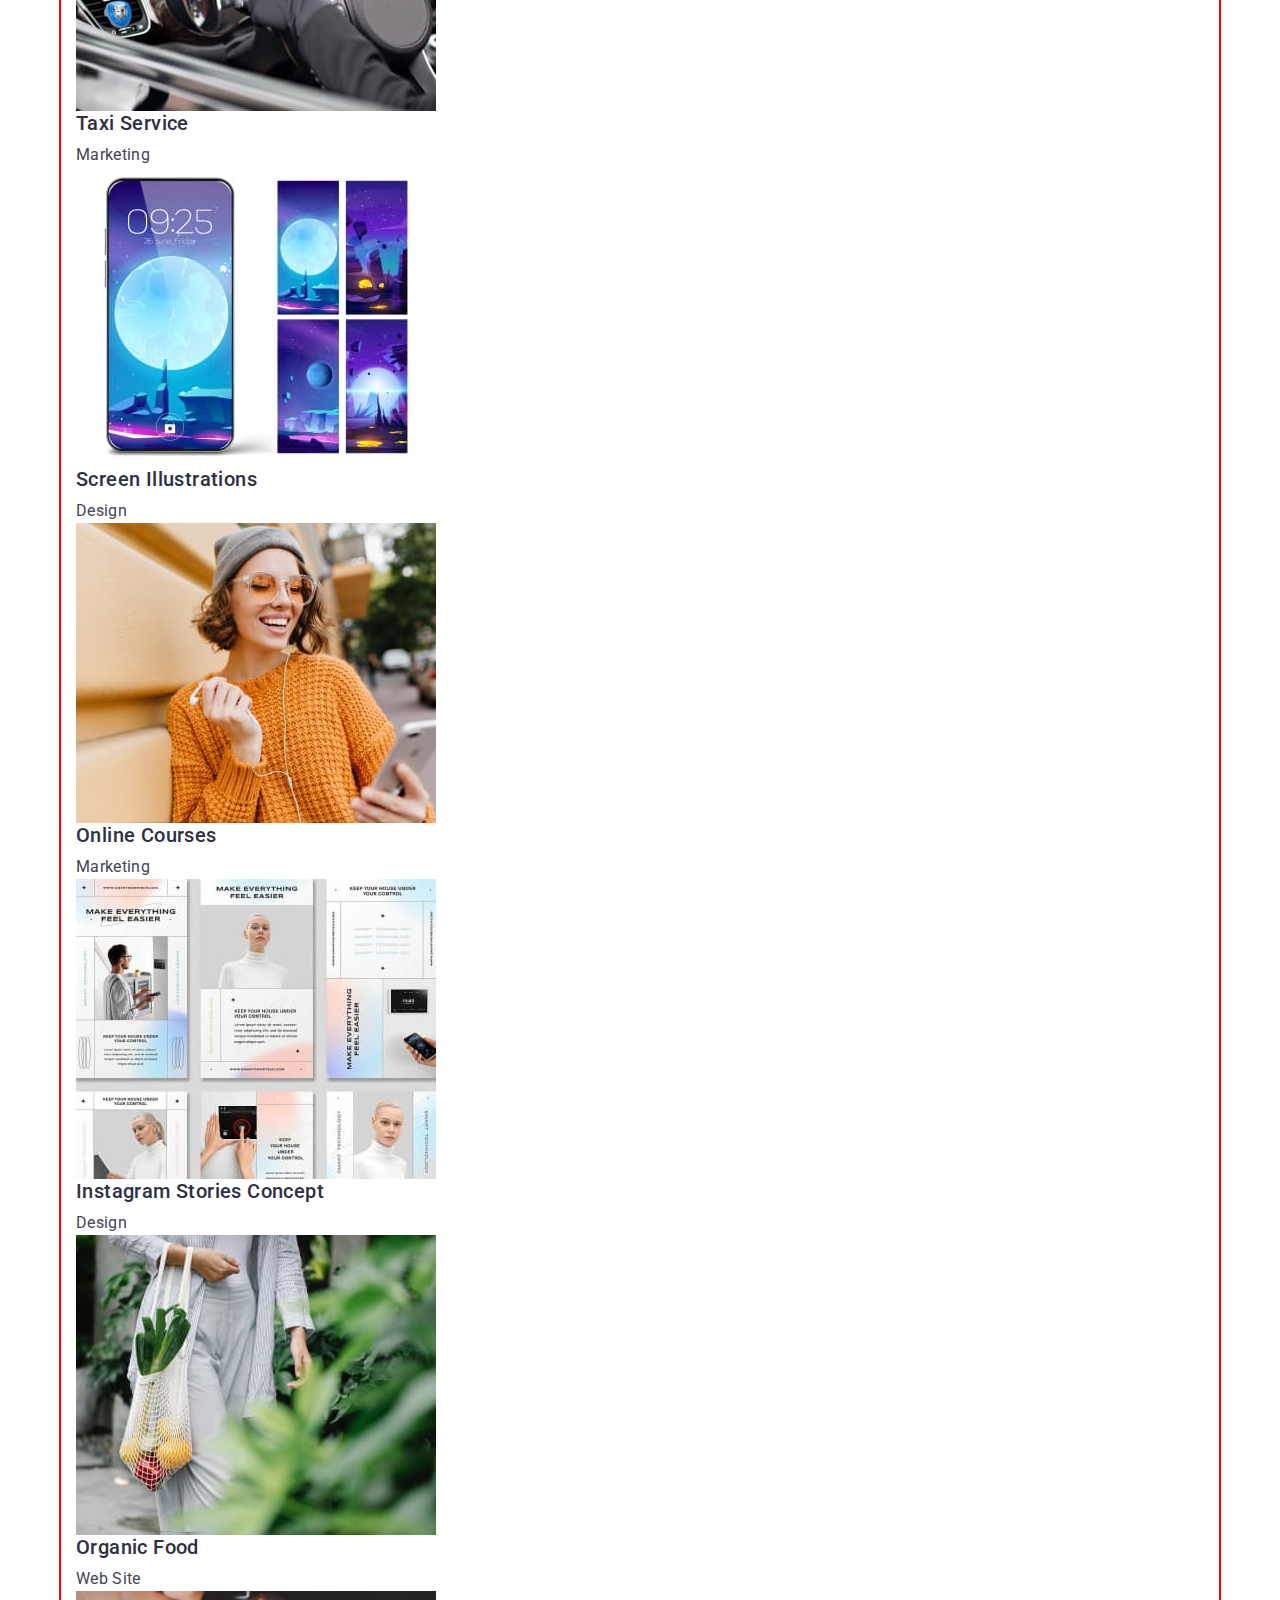
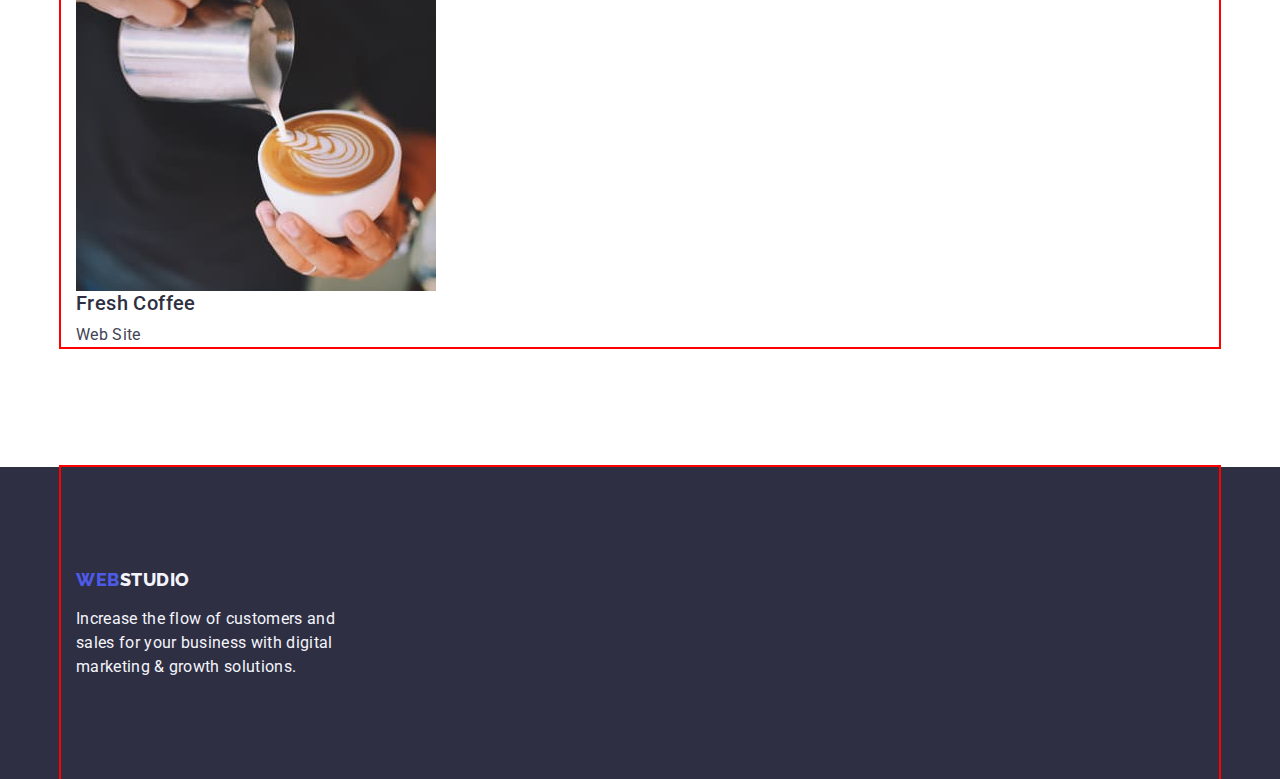
==== commit bc872bb0: "footer" ====
--- a/portfolio.html
+++ b/portfolio.html
@@ -166,13 +166,15 @@
     </main>
     <footer class="footer">
       <div class="container">
-        <a class="header-logo logo link" href="./index.html"
-          >Web<span class="footer-web">Studio</span></a
-        >
-        <p class="footer-text">
-          Increase the flow of customers and sales for your business with
-          digital marketing & growth solutions.
-        </p>
+        <div class="footer-wrap">
+          <a class="header-logo logo link footer-logo" href="./index.html"
+            >Web<span class="footer-web">Studio</span></a
+          >
+          <p class="footer-text">
+            Increase the flow of customers and sales for your business with
+            digital marketing & growth solutions.
+          </p>
+        </div >
       </div>
     </footer>
   </body>
--- a/css/styles.css
+++ b/css/styles.css
@@ -40,6 +40,7 @@
 }
 
 button {
+  display: inline-block;
   cursor: pointer;
 }
 a {
@@ -55,7 +56,8 @@
 }
 /* ----------------------container */
 .container {
-  max-width: 1158px;
+  /* max-width: 1158px; */
+  width: 1158px;
   outline: 2px solid red;
 
   padding: 0 15px;
@@ -74,6 +76,7 @@
 }
 
 .header {
+  border-bottom: 1px solid #e7e9fc;
 }
 .header-navigation {
   display: flex;
@@ -110,8 +113,7 @@
   letter-spacing: 0.03em;
   text-transform: uppercase;
 }
-.header-logo {
-}
+
 .list {
   list-style: none;
 }
@@ -119,7 +121,7 @@
   text-decoration: none;
 }
 .link:hover {
-  colcolor: #404bbf;
+  color: #404bbf;
 }
 .link:focus {
   color: #404bbf;
@@ -169,8 +171,7 @@
   letter-spacing: 0.02em;
   color: var(--primary-text-color);
 }
-.address-item {
-}
+
 .address-item:not(:last-child) {
   margin-right: 40px;
 }
@@ -183,13 +184,19 @@
   line-height: 1.5;
   letter-spacing: 0.02em;
 }
-/* --------------------------main */
-.main {
-}
+/* ------------------------  - - --------main */
+
 .main-section {
+  text-align: center;
   background-color: var(--second-color);
 }
+
 .main-heading {
+  display: inline-block;
+  /* margin-left: auto;
+  margin-right: auto; */
+  margin-bottom: 48px;
+  width: 496px;
   font-weight: 700;
   font-size: 56px;
   line-height: 1.07;
@@ -198,6 +205,10 @@
   color: #ffffff;
 }
 .main-btn {
+  padding: 16px 32px;
+  margin: 0 auto;
+  box-shadow: 0px 4px 4px rgba(0, 0, 0, 0.15);
+  border-radius: 4px;
   font-family: inherit;
   color: #ffffff;
   background-color: #4d5ae5;
@@ -229,10 +240,14 @@
   text-transform: capitalize;
 }
 .features-list {
+  display: flex;
+  gap: 24px;
 }
 .features-item {
+  flex-basis: calc((100% - 3 * 24px) / 4);
 }
 .list-title {
+  margin-bottom: 8px;
   font-weight: 500;
   font-size: 20px;
   letter-spacing: 0.02em;
@@ -248,12 +263,15 @@
 .working {
 }
 .working-list {
+  display: flex;
+  gap: 24px;
 }
 /* --------------------------------team */
 .team {
   background-color: var(--third-color);
 }
 .section-heading {
+  margin-bottom: 72px;
   color: var(--second-text-color);
 }
 .team-list {
@@ -286,7 +304,12 @@
   background-color: var(--second-color);
 }
 .footer-logo {
-  font-family: var(--logo-font);
+  padding-top: 0;
+  padding-bottom: 0;
+  margin-right: 0;
+  margin-bottom: 17.5px;
+
+  /* font-family: var(--logo-font);
 
   font-weight: 800;
   font-size: 18px;
@@ -296,16 +319,22 @@
   align-items: center;
   letter-spacing: 0.03em;
   text-transform: uppercase;
-  color: var(--third-color);
+  color: var(--third-color); */
 }
 .footer-text {
-  line-height: 1.5;
-
+  /* display: inline-block; */
+  width: 264px;
+
+  line-height: 1.5;
   letter-spacing: 0.02em;
   color: var(--third-color);
 }
 .footer-web {
   color: #f4f4fd;
+}
+.footer-wrap {
+  padding-top: 101.5px;
+  padding-bottom: 100px;
 }
 /* ----------------------PORTFOLIO */
 .filter-btn {
@@ -380,3 +409,5 @@
   clip: rect(0 0 0 0);
   overflow: hidden;
 }
+
+/* background-color */
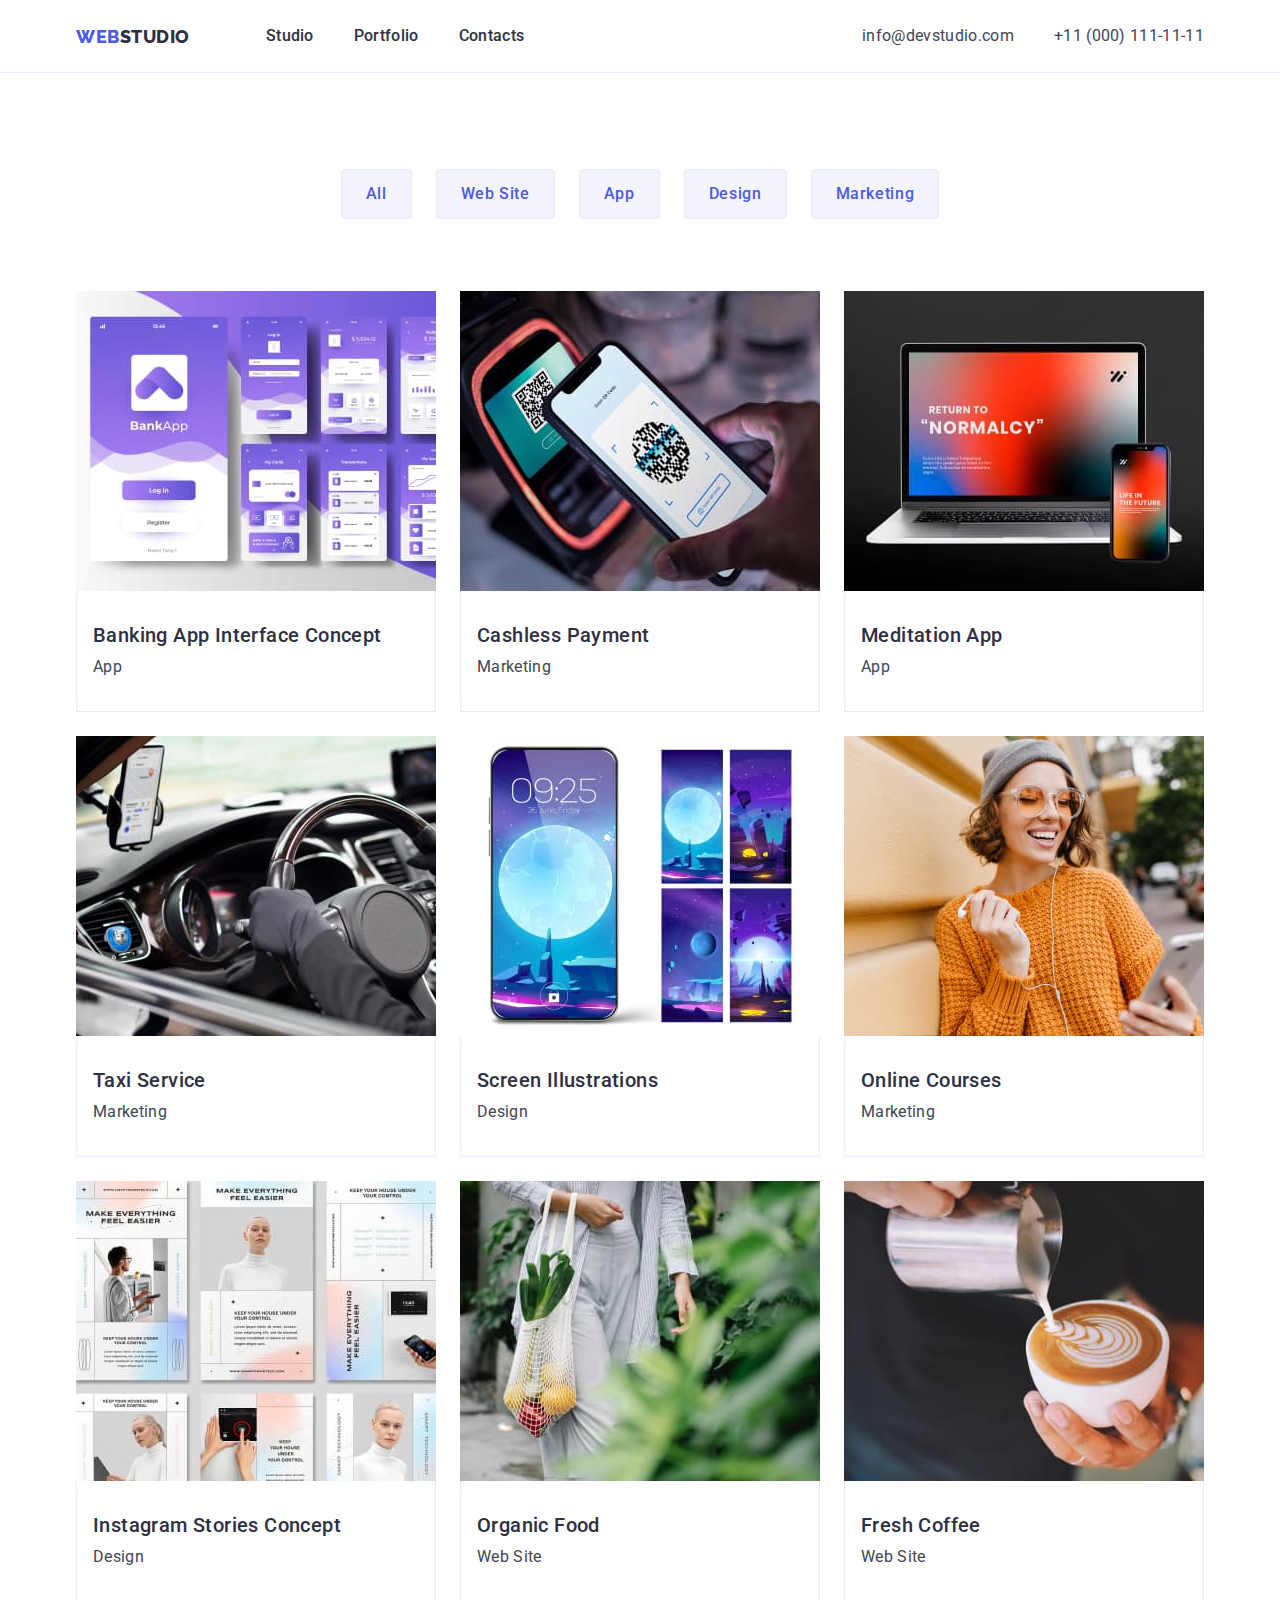
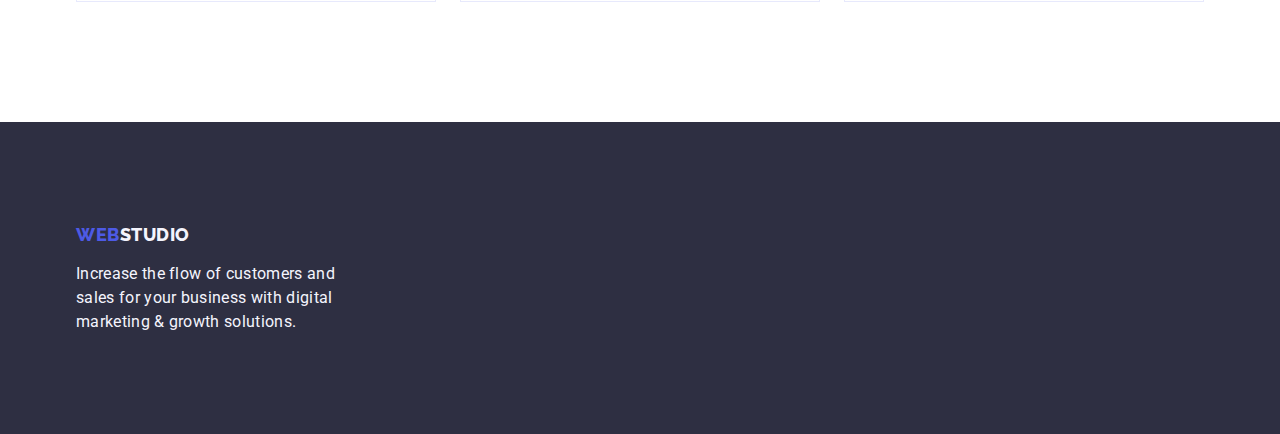
==== commit 360711be: "portfolio" ====
--- a/portfolio.html
+++ b/portfolio.html
@@ -64,9 +64,9 @@
     </header>
     <main class="main">
       <!-- portfolio -->
-      <section class="portfolio section">
+      <section class="portfolio section portfolio-section">
         <div class="container">
-          <h1 class="portfolio-heading" hidden>Portfolio</h1>
+          <h1 class="portfolio-heading visually-hidden">Portfolio</h1>
           <!-- filter -->
   
           <ul class="filter list">
@@ -96,15 +96,20 @@
                   alt="banking app"
                   width="360"
                 />
-                <h2 class="list-title">Banking App Interface Concept</h2>
-                <p class="list-text">App</p></a
+                <div class="card-text">
+                  <h2 class="list-title">Banking App Interface Concept</h2>
+                  <p class="list-text">App</p>
+                </div >
+                </a
               >
             </li>
             <li class="services-item">
               <a class="services-link link" href=""
                 ><img src="./images/payment.jpg" alt="payment" width="360" />
-                <h2 class="list-title">Cashless Payment</h2>
-                <p class="list-text">Marketing</p></a
+                <div class="card-text">
+                  <h2 class="list-title">Cashless Payment</h2>
+                  <p class="list-text">Marketing</p>
+                </div></a
               >
             </li>
             <li class="services-item">
@@ -114,50 +119,64 @@
                   alt="meditation app"
                   width="360"
                 />
-                <h2 class="list-title">Meditation App</h2>
-                <p class="list-text">App</p></a
+                <div class="card-text">
+                  <h2 class="list-title">Meditation App</h2>
+                  <p class="list-text">App</p>
+                </div></a
               >
             </li>
             <li class="services-item">
               <a class="services-link link" href=""
                 ><img src="./images/taxi.jpg" alt="taxi" width="360" />
-                <h2 class="list-title">Taxi Service</h2>
-                <p class="list-text">Marketing</p></a
+                <div class="card-text">
+                  <h2 class="list-title">Taxi Service</h2>
+                  <p class="list-text">Marketing</p>
+                </div ></a
               >
             </li>
             <li class="services-item">
               <a class="services-link link" href=""
                 ><img src="./images/screen.jpg" alt="screen" width="360" />
-                <h2 class="list-title">Screen Illustrations</h2>
-                <p class="list-text">Design</p></a
+                <div class="card-text">
+                  <h2 class="list-title">Screen Illustrations</h2>
+                  <p class="list-text">Design</p>
+                </div ></a
               >
             </li>
             <li class="services-item">
               <a class="services-link link" href=""
                 ><img src="./images/wooman.jpg" alt="wooman" width="360" />
-                <h2 class="list-title">Online Courses</h2>
-                <p class="list-text">Marketing</p></a
+                <div class="card-text">
+                  <h2 class="list-title">Online Courses</h2>
+                  <p class="list-text">Marketing</p>
+                </div ></a
               >
             </li>
             <li class="services-item">
               <a class="services-link link" href=""
                 ><img src="./images/instagram.jpg" alt="instagram" width="360" />
-                <h2 class="list-title">Instagram Stories Concept</h2>
-                <p class="list-text">Design</p></a
+                <div class="card-text">
+                  <h2 class="list-title">Instagram Stories Concept</h2>
+                  <p class="list-text">Design</p>
+                </div ></a
               >
             </li>
             <li class="services-item">
               <a class="services-link link" href=""
                 ><img src="./images/food.jpg" alt="food" width="360" />
-                <h2 class="list-title">Organic Food</h2>
-                <p class="list-text">Web Site</p></a
+                <div class="card-text" >
+                  <h2 class="list-title">Organic Food</h2>
+                  <p class="list-text">Web Site</p>
+                </div ></a
               >
             </li>
             <li class="services-item">
               <a class="services-link link" href=""
                 ><img src="./images/cofee.jpg" alt="cofee" width="360" />
-                <h2 class="list-title">Fresh Coffee</h2>
-                <p class="list-text">Web Site</p></a
+                <div class="card-text">
+                  <h2 class="list-title">Fresh Coffee</h2>
+                  <p class="list-text">Web Site</p>
+                </div ></a
               >
             </li>
           </ul>
@@ -179,3 +198,5 @@
     </footer>
   </body>
 </html>
+
+
--- a/css/styles.css
+++ b/css/styles.css
@@ -58,7 +58,7 @@
 .container {
   /* max-width: 1158px; */
   width: 1158px;
-  outline: 2px solid red;
+  /* outline: 2px solid red; */
 
   padding: 0 15px;
   margin: 0 auto;
@@ -188,6 +188,8 @@
 
 .main-section {
   text-align: center;
+  padding-top: 188px;
+  padding-bottom: 188px;
   background-color: var(--second-color);
 }
 
@@ -262,6 +264,9 @@
 /* -------------------------------working */
 .working {
 }
+.working.section {
+  padding-top: 0;
+}
 .working-list {
   display: flex;
   gap: 24px;
@@ -270,17 +275,27 @@
 .team {
   background-color: var(--third-color);
 }
+.team.section {
+  padding-top: 0;
+}
 .section-heading {
   margin-bottom: 72px;
   color: var(--second-text-color);
 }
 .team-list {
+  display: flex;
+  gap: 24px;
 }
 .team-item {
+  flex-basis: calc((100-3 * 24px) / 4);
   background-color: #ffffff;
+  box-shadow: 0px 1px 6px rgba(46, 47, 66, 0.08),
+    0px 1px 1px rgba(46, 47, 66, 0.16), 0px 2px 1px rgba(46, 47, 66, 0.08);
+  border-radius: 0px 0px 4px 4px;
 }
 
 .team-item .list-title {
+  margin-top: 32px;
   font-weight: 500;
   font-size: 20px;
   line-height: 1.2px;
@@ -290,6 +305,7 @@
 }
 
 .team-item .list-text {
+  margin-bottom: 32px;
   line-height: 1.5;
 
   letter-spacing: 0.02em;
@@ -337,7 +353,17 @@
   padding-bottom: 100px;
 }
 /* ----------------------PORTFOLIO */
+.portfolio-section {
+  padding-top: 96px;
+}
+.filter {
+  display: flex;
+  gap: 24px;
+  justify-content: center;
+  margin-bottom: 72px;
+}
 .filter-btn {
+  padding: 12px 24px;
   font-family: inherit;
   font-weight: 500;
   line-height: 1.5;
@@ -349,6 +375,8 @@
   color: #4d5ae5;
   background-color: var(--third-color);
   cursor: pointer;
+  border: 1px solid #e7e9fc;
+  border-radius: 4px;
 }
 .filter-btn:hover {
   color: var(--primary-white-color);
@@ -359,14 +387,29 @@
   color: #ffffff;
   background-color: #404bbf;
 }
+.services-list {
+  display: flex;
+  flex-wrap: wrap;
+  gap: 24px;
+}
+.services-item {
+  /* border: 1px solid #e7e9fc; */
+  /* flex-basis: calc((100%-2 * 24px) / 3); */
+}
+.card-text {
+  padding-top: 32px;
+  padding-bottom: 32px;
+  padding-left: 16px;
+  padding-right: 16px;
+  border: 1px solid #e7e9fc;
+  border-top: none;
+}
 .services-link .list-title {
   font-family: inherit;
   font-weight: 500;
   font-size: 20px;
-  line-height: 1, 2;
-
-  letter-spacing: 0.02em;
-
+  line-height: 1.2;
+  letter-spacing: 0.02em;
   color: var(--second-text-color);
 }
 .services-link .list-text {
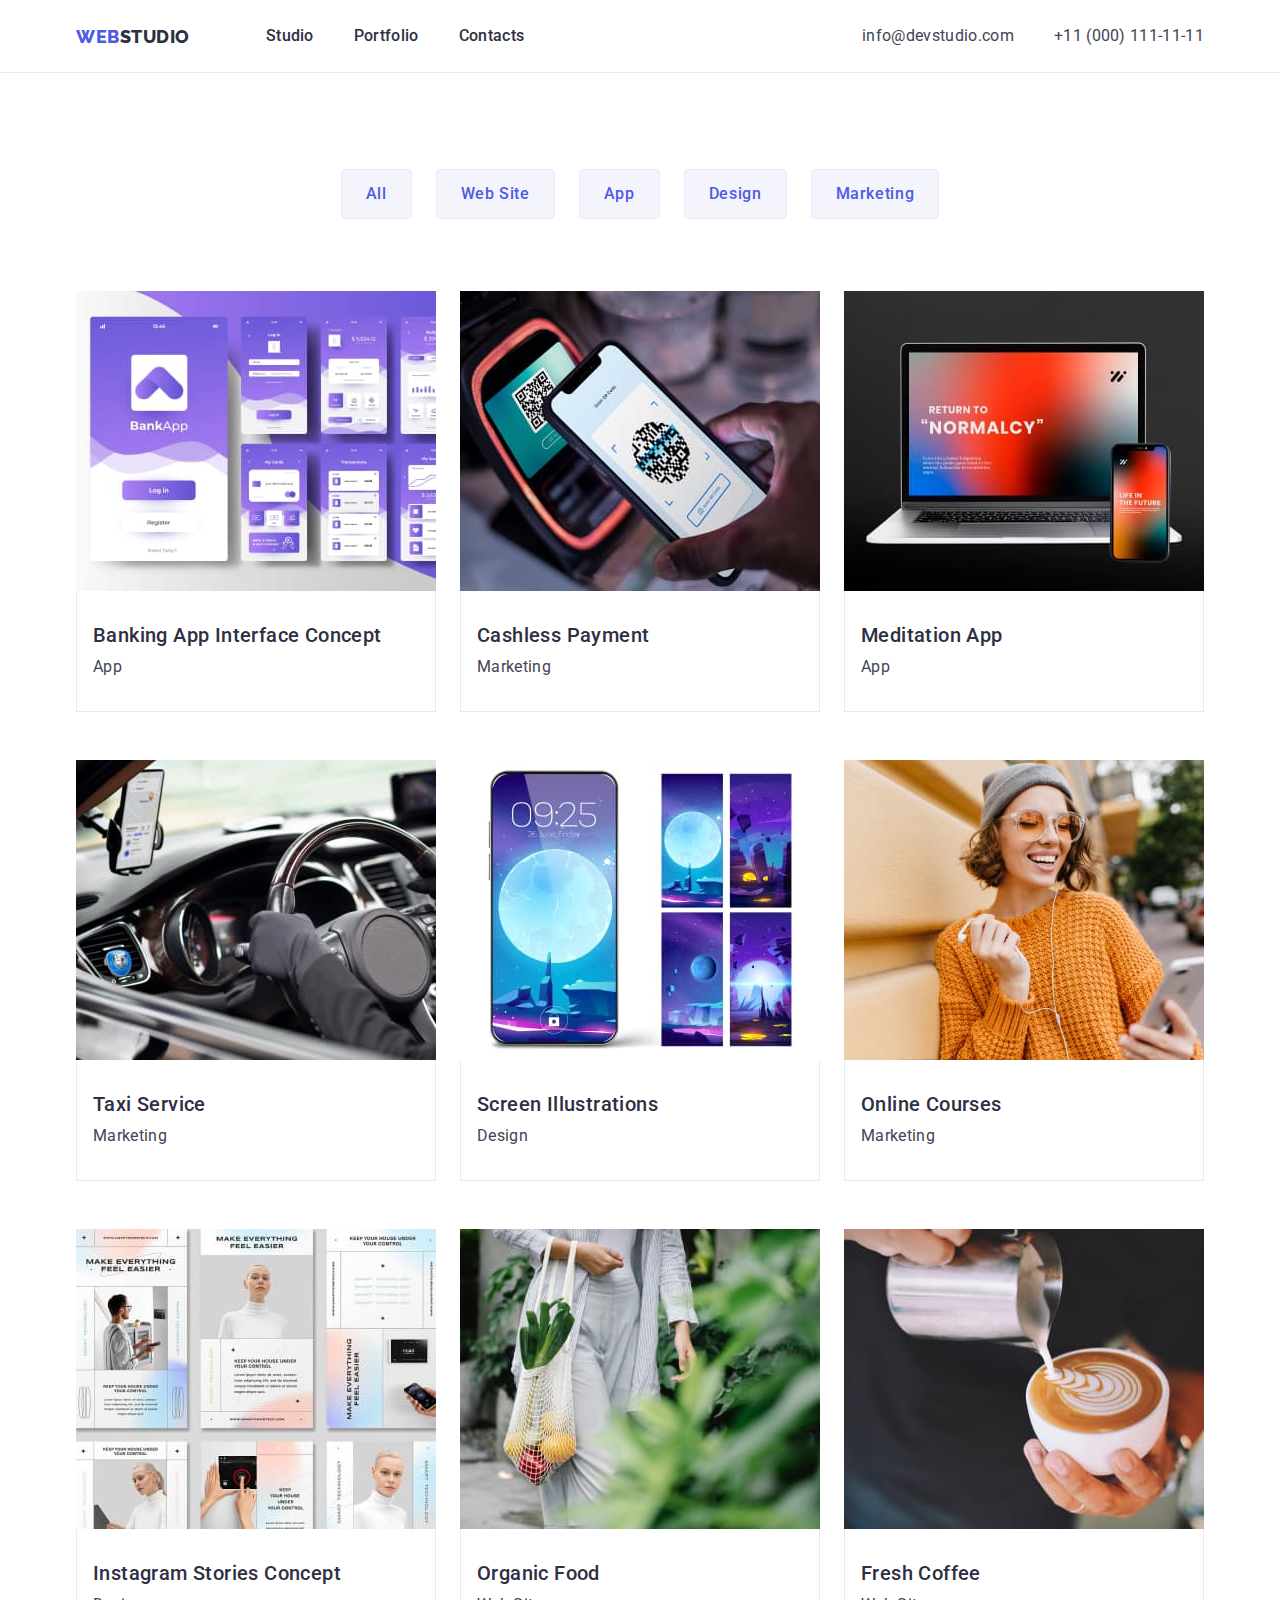
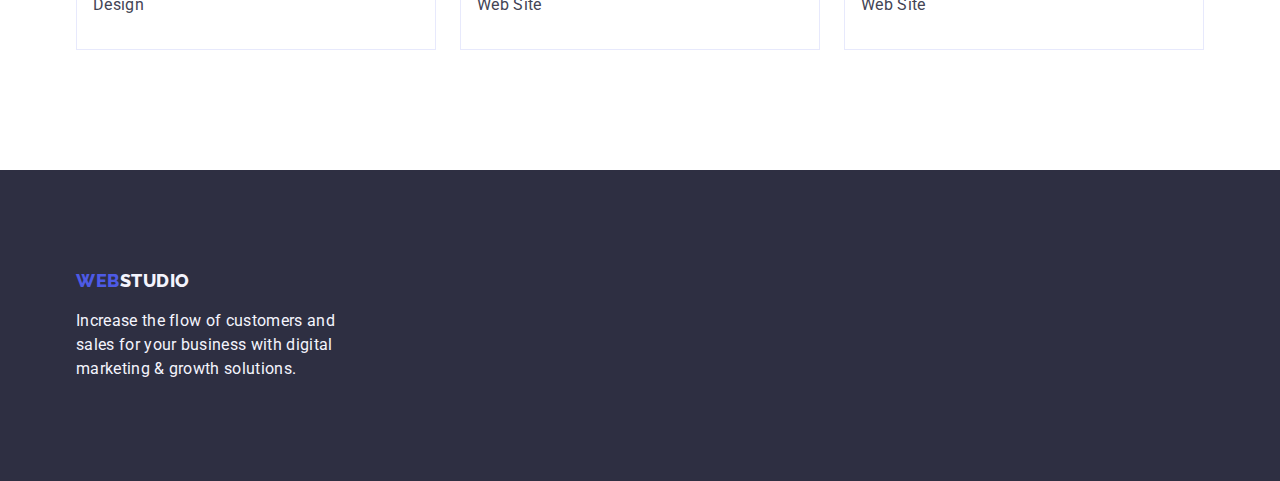
==== commit ee0289ea: "правки по замечаниям ментора" ====
--- a/portfolio.html
+++ b/portfolio.html
@@ -66,7 +66,7 @@
       <!-- portfolio -->
       <section class="portfolio section portfolio-section">
         <div class="container">
-          <h1 class="portfolio-heading visually-hidden">Portfolio</h1>
+          <h1 class="visually-hidden">Portfolio</h1>
           <!-- filter -->
   
           <ul class="filter list">
--- a/css/styles.css
+++ b/css/styles.css
@@ -104,14 +104,14 @@
 .web {
   color: var(--second-text-color);
 
-  font-family: 'Raleway';
+  /* font-family: 'Raleway';
   font-style: normal;
   font-weight: 800;
   font-size: 18px;
   line-height: 1.17;
   align-items: center;
   letter-spacing: 0.03em;
-  text-transform: uppercase;
+  text-transform: uppercase; */
 }
 
 .list {
@@ -222,6 +222,7 @@
   align-items: center;
   letter-spacing: 0.04em;
   cursor: pointer;
+  border: none;
 }
 .main-btn:hover {
   background-color: #404bbf;
@@ -230,8 +231,7 @@
   background-color: #404bbf;
 }
 /* ---------------------------------features */
-.features {
-}
+
 .section-heading {
   font-weight: 700;
   font-size: 36px;
@@ -262,8 +262,7 @@
   letter-spacing: 0.02em;
 }
 /* -------------------------------working */
-.working {
-}
+
 .working.section {
   padding-top: 0;
 }
@@ -294,8 +293,8 @@
   border-radius: 0px 0px 4px 4px;
 }
 
-.team-item .list-title {
-  margin-top: 32px;
+.team-title {
+  /* margin-top: 32px; */
   font-weight: 500;
   font-size: 20px;
   line-height: 1.2px;
@@ -304,19 +303,22 @@
   text-align: center;
 }
 
-.team-item .list-text {
-  margin-bottom: 32px;
-  line-height: 1.5;
-
-  letter-spacing: 0.02em;
-  text-align: center;
-}
-
+.team-job {
+  /* margin-bottom: 32px; */
+  line-height: 1.5;
+
+  letter-spacing: 0.02em;
+  text-align: center;
+}
+.team-card {
+  padding: 32px;
+}
 .team-item .list-title {
   line-height: 1.2;
 }
 /* ----------------------FOOTER */
 .footer {
+  padding: 100px 0;
   background-color: var(--second-color);
 }
 .footer-logo {
@@ -349,8 +351,8 @@
   color: #f4f4fd;
 }
 .footer-wrap {
-  padding-top: 101.5px;
-  padding-bottom: 100px;
+  /* padding-top: 101.5px;
+  padding-bottom: 100px; */
 }
 /* ----------------------PORTFOLIO */
 .portfolio-section {
@@ -390,12 +392,9 @@
 .services-list {
   display: flex;
   flex-wrap: wrap;
-  gap: 24px;
-}
-.services-item {
-  /* border: 1px solid #e7e9fc; */
-  /* flex-basis: calc((100%-2 * 24px) / 3); */
-}
+  gap: 48px 24px;
+}
+
 .card-text {
   padding-top: 32px;
   padding-bottom: 32px;
@@ -436,8 +435,7 @@
 .link:hover {
   color: #404bbf;
 }
-.web {
-}
+
 /* ------------------visually-hidden  */
 .visually-hidden {
   position: absolute;
